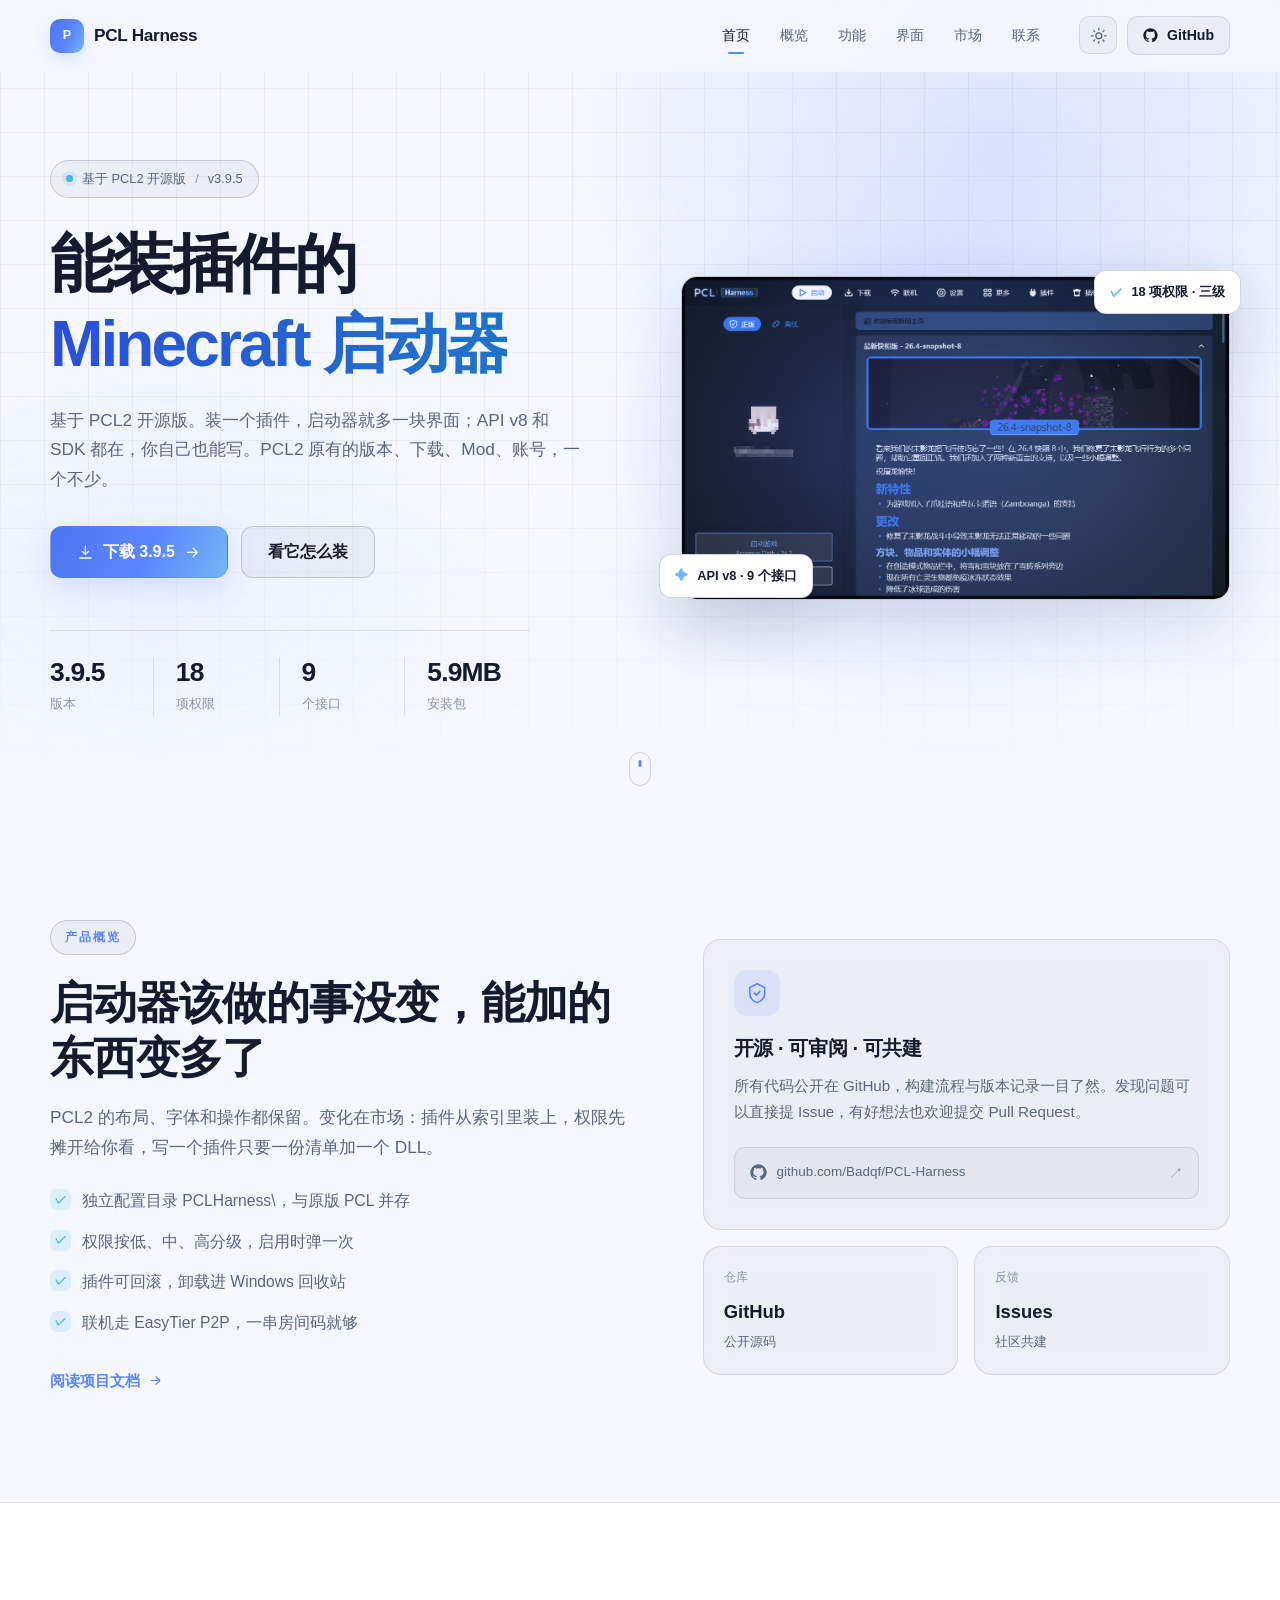
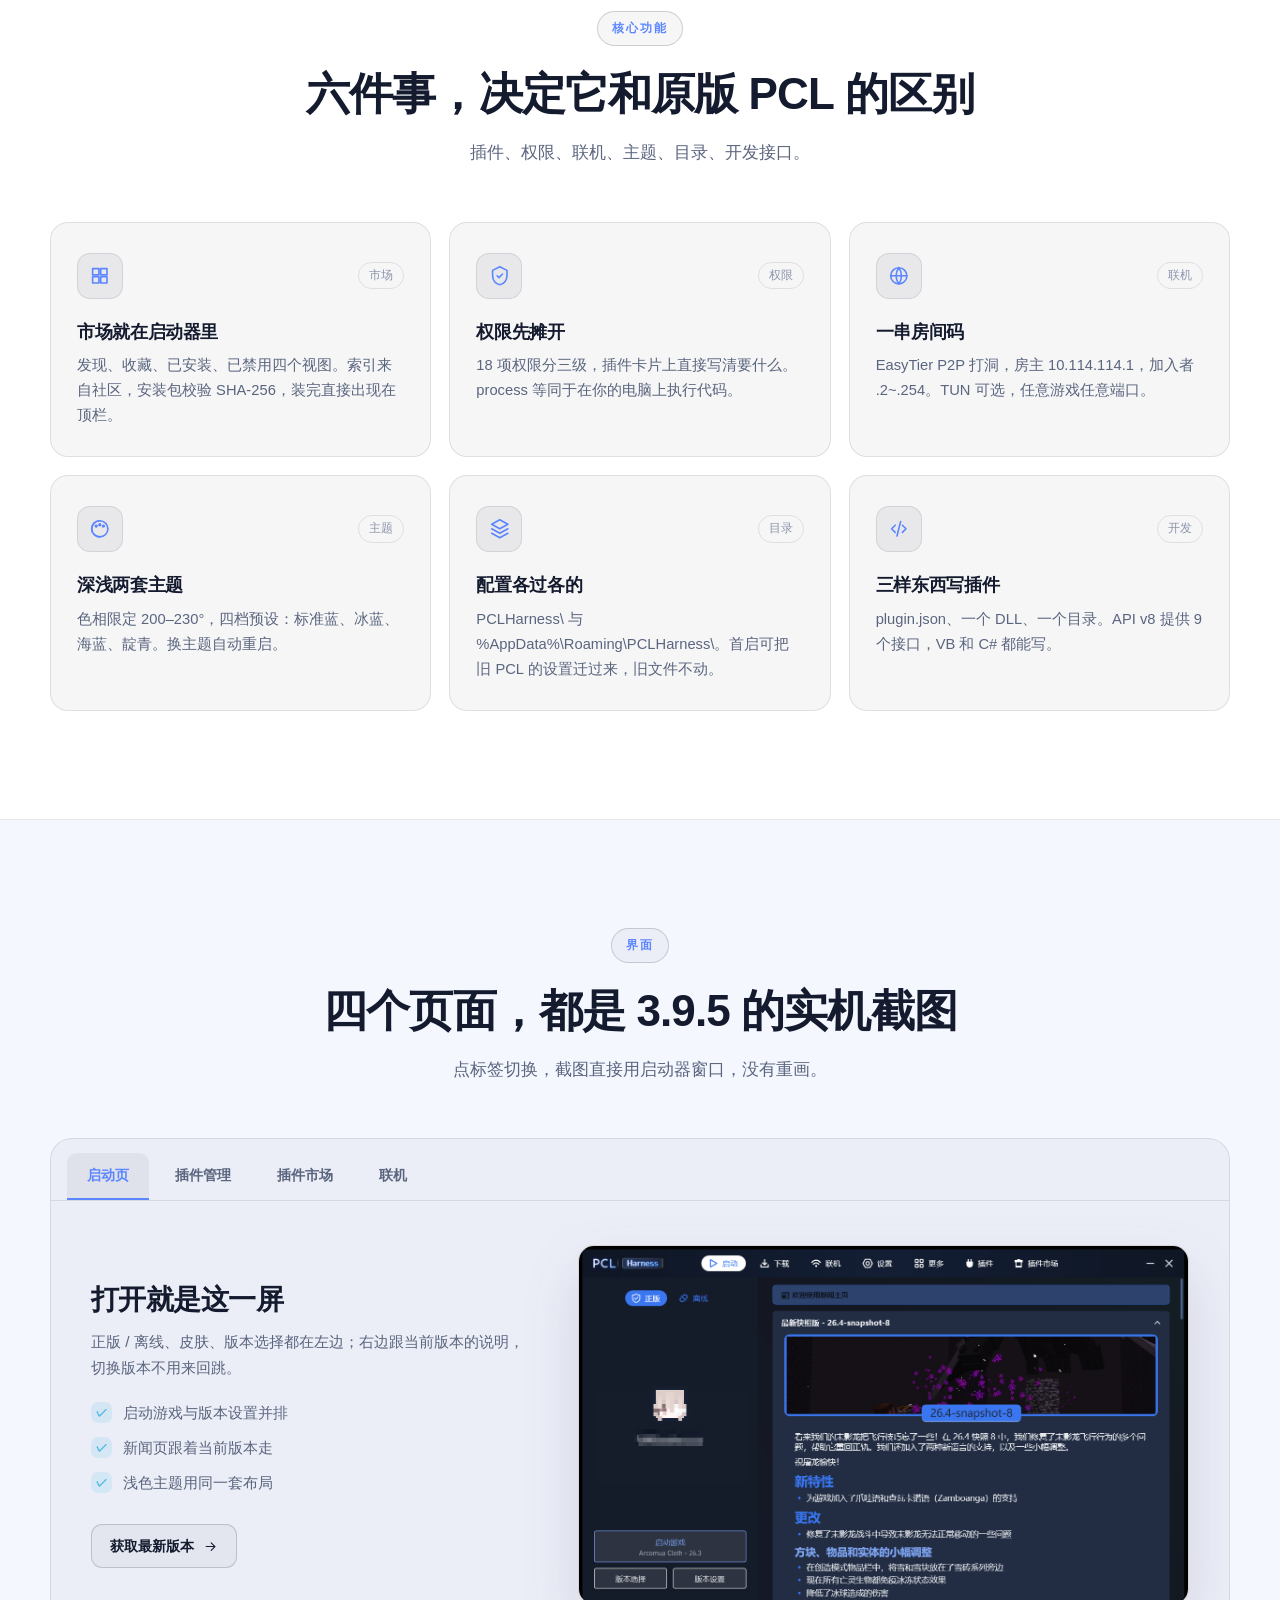
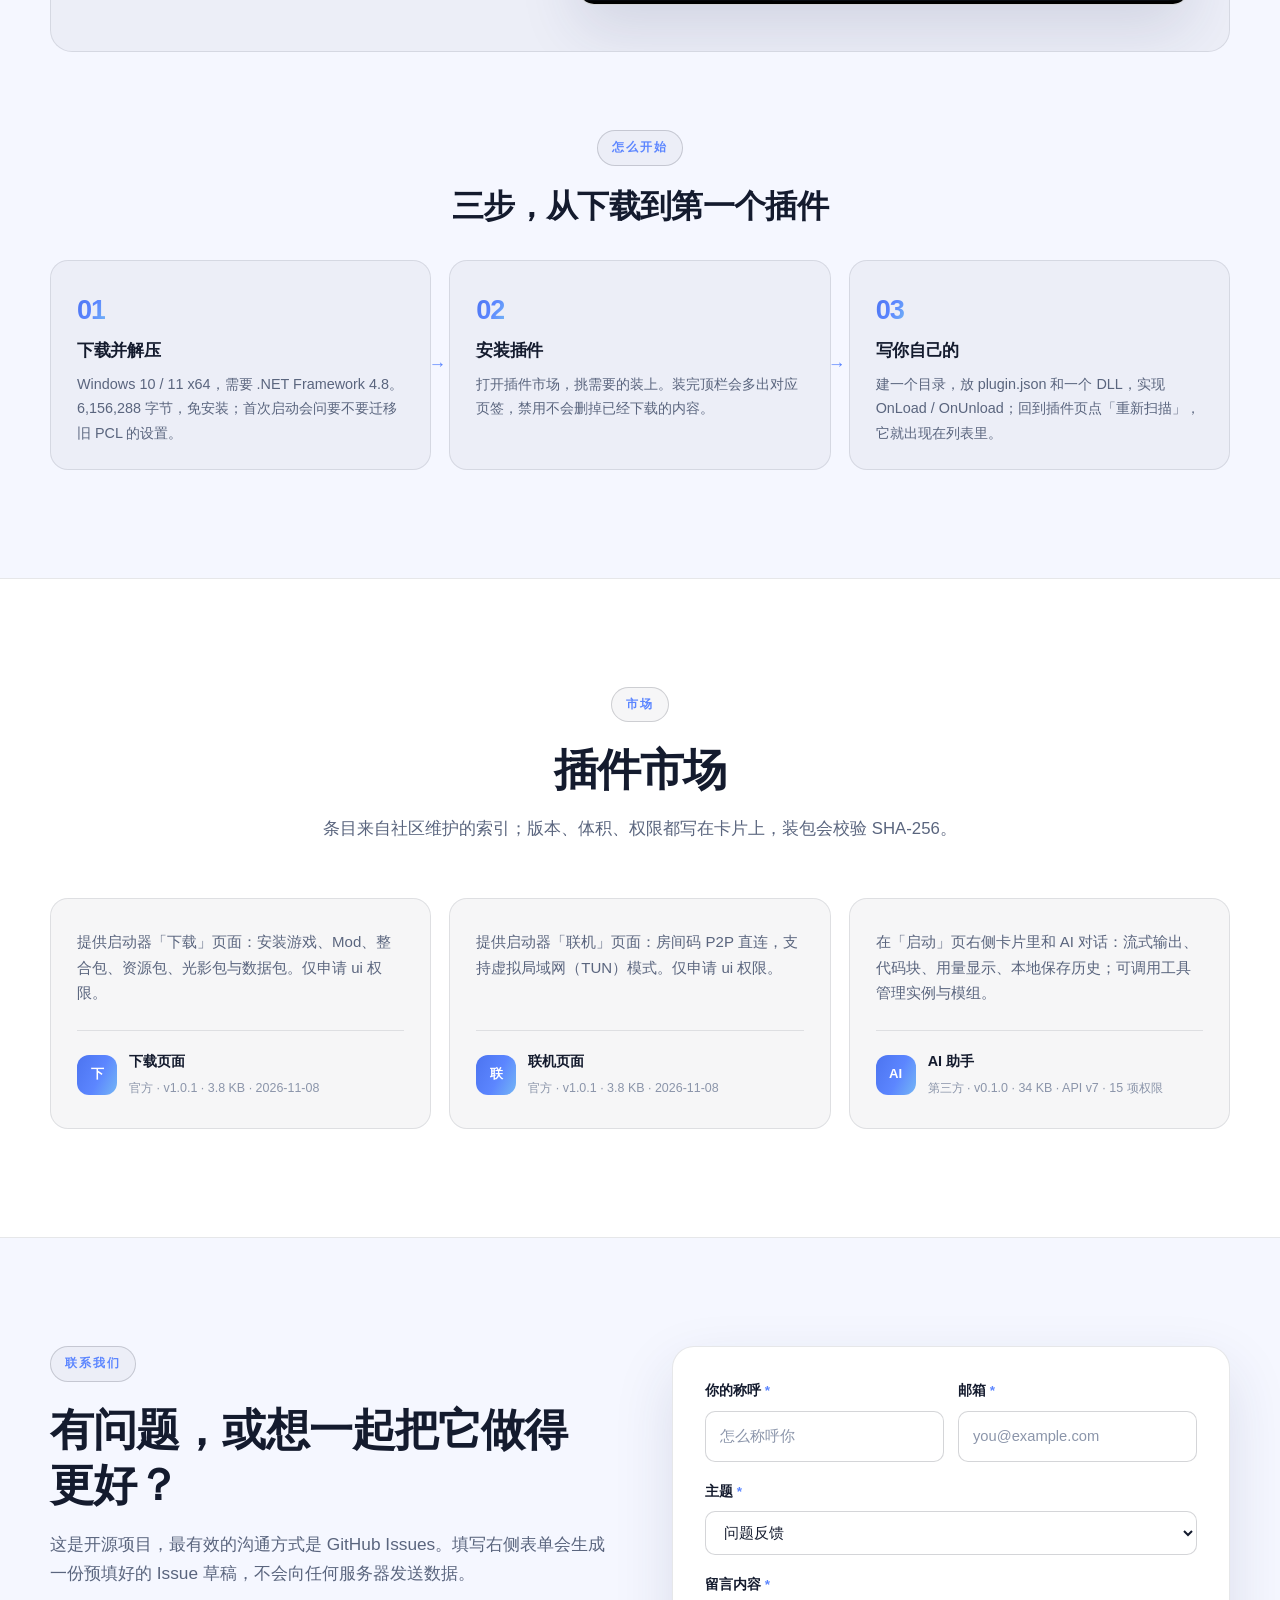
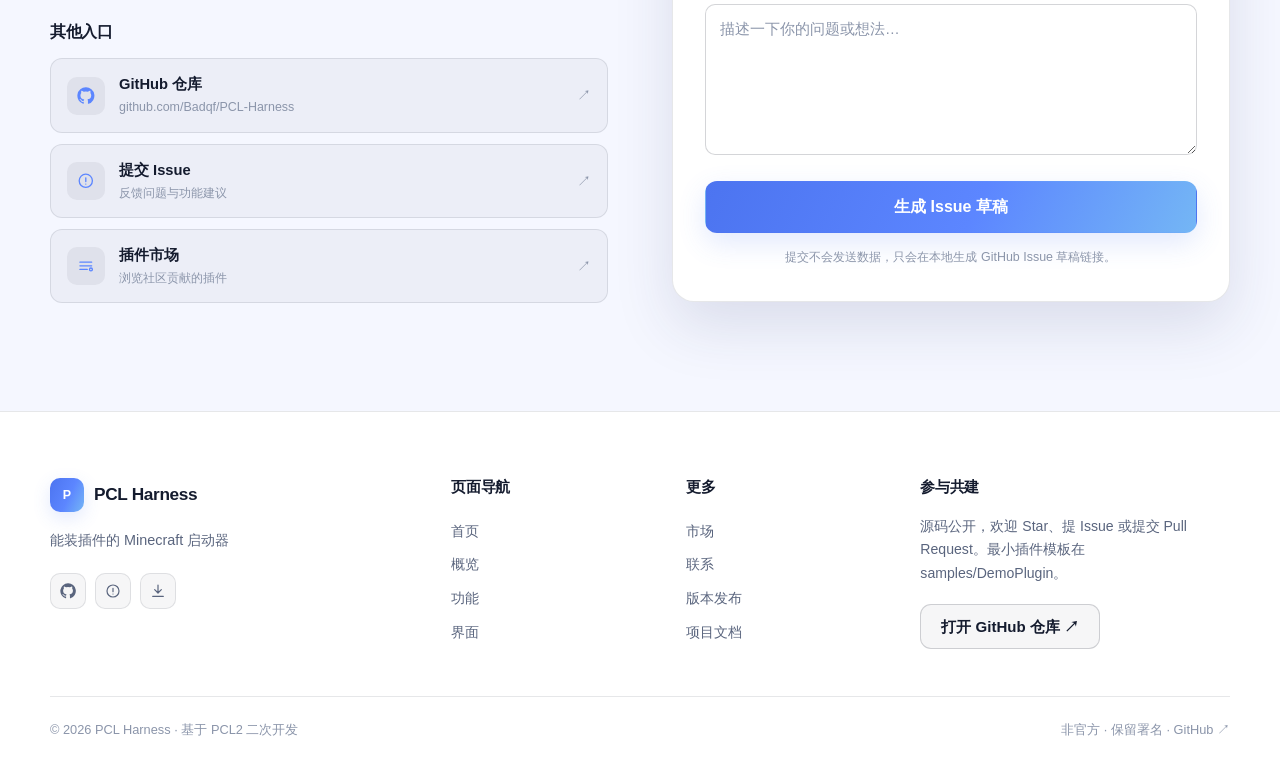
==== site/index.html @ 5f7f05a1 "site: add the product introduction page and its authoring sources The page is a static, dependency-f" ====
<!DOCTYPE html>
<html lang="zh-CN" data-theme="dark">
<head>
  <meta charset="UTF-8">
  <meta name="viewport" content="width=device-width, initial-scale=1, viewport-fit=cover">
  <meta name="description" content="PCL Harness 是基于 PCL2 开源版二次开发的 Minecraft 启动器：市场里的插件装上去就多一块界面，API v8 和 SDK 开放，你自己也能写一个。">
  <meta name="theme-color" content="#080b14">
  <title>PCL Harness — 能装插件的 Minecraft 启动器</title>
  <link rel="icon" href="img/favicon.svg" type="image/svg+xml">
<script>
    /* 在样式表之前定主题，避免浅色用户看到一闪的深色 */
    (function () {
      try {
        var q = new URLSearchParams(location.search).get('theme');
        var k = 'product-site-theme';
        var s = localStorage.getItem(k);
        if (q === 'light' || q === 'dark') { document.documentElement.setAttribute('data-theme', q); localStorage.setItem(k, q); }
        else if (s === 'light' || s === 'dark') { document.documentElement.setAttribute('data-theme', s); }
      } catch (e) {}
    })();
  </script>
  <link rel="stylesheet" href="assets/css/style.css">
  <link rel="stylesheet" href="assets/css/pcl.css">
</head>
<body>

  <!-- 顶部滚动进度条 -->
  <div class="scroll-progress" aria-hidden="true"><span id="progress-bar"></span></div>

  <!-- ============ 导航栏 ============ -->
  <header class="site-header" id="site-header">
    <div class="container nav-inner">
      <a class="brand" href="#home" aria-label="返回首页">
        <span class="brand-mark" data-text="brand.short">P</span>
        <span class="brand-name" data-text="brand.name">PCL Harness</span>
      </a>

      <!-- 桌面导航 -->
      <nav class="nav-links" id="nav-links" aria-label="主导航">
        <a href="#home" data-text="text.navHome">首页</a>
        <a href="#overview" data-text="text.navOverview">产品概览</a>
        <a href="#features" data-text="text.navFeatures">核心功能</a>
        <a href="#showcase" data-text="text.navShowcase">演示</a>
        <a href="#reviews" data-text="text.navReviews">用户评价</a>
        <a href="#contact" data-text="text.navContact">联系我们</a>
      </nav>

      <div class="nav-actions">
        <button class="icon-btn" id="theme-toggle" type="button" aria-label="切换深浅主题" title="切换深浅主题">
          <svg class="icon-sun" viewBox="0 0 24 24" aria-hidden="true"><circle cx="12" cy="12" r="4"/><path d="M12 2v2M12 20v2M4.93 4.93l1.41 1.41M17.66 17.66l1.41 1.41M2 12h2M20 12h2M4.93 19.07l1.41-1.41M17.66 6.34l1.41-1.41"/></svg>
          <svg class="icon-moon" viewBox="0 0 24 24" aria-hidden="true"><path d="M21 12.79A9 9 0 1 1 11.21 3 7 7 0 0 0 21 12.79z"/></svg>
        </button>
        <a class="btn btn-ghost nav-github" data-link="github" href="https://github.com/Badqf/PCL-Harness" target="_blank" rel="noopener noreferrer">
          <svg class="gh-icon" viewBox="0 0 24 24" aria-hidden="true"><path d="M12 .5a11.5 11.5 0 0 0-3.64 22.41c.58.11.79-.25.79-.55v-2.1c-3.2.7-3.88-1.36-3.88-1.36-.53-1.34-1.29-1.7-1.29-1.7-1.05-.72.08-.7.08-.7 1.16.08 1.78 1.2 1.78 1.2 1.03 1.77 2.7 1.26 3.36.96.1-.75.4-1.26.73-1.55-2.55-.29-5.24-1.28-5.24-5.69 0-1.26.45-2.29 1.19-3.1-.12-.29-.52-1.46.11-3.05 0 0 .97-.31 3.17 1.18a11 11 0 0 1 5.77 0c2.2-1.49 3.17-1.18 3.17-1.18.63 1.59.23 2.76.11 3.05.74.81 1.19 1.84 1.19 3.1 0 4.42-2.69 5.4-5.25 5.68.41.36.78 1.06.78 2.14v3.17c0 .3.21.66.8.55A11.5 11.5 0 0 0 12 .5z"/></svg>
          <span>GitHub</span>
        </a>
        <button class="icon-btn menu-btn" id="menu-btn" type="button" aria-label="打开菜单" aria-expanded="false" aria-controls="mobile-menu">
          <svg viewBox="0 0 24 24" aria-hidden="true"><path d="M4 7h16M4 12h16M4 17h16"/></svg>
        </button>
      </div>
    </div>

    <!-- 移动端抽屉菜单 -->
    <div class="mobile-menu" id="mobile-menu" hidden>
      <nav aria-label="移动端导航">
        <a href="#home" data-text="text.navHome">首页</a>
        <a href="#overview" data-text="text.navOverview">产品概览</a>
        <a href="#features" data-text="text.navFeatures">核心功能</a>
        <a href="#showcase" data-text="text.navShowcase">演示</a>
        <a href="#reviews" data-text="text.navReviews">用户评价</a>
        <a href="#contact" data-text="text.navContact">联系我们</a>
      </nav>
      <a class="btn btn-primary btn-block" data-link="github" href="https://github.com/Badqf/PCL-Harness" target="_blank" rel="noopener noreferrer">在 GitHub 查看源码 →</a>
    </div>
  </header>

  <main>
    <!-- ============ 1. Hero / 首页产品概览 ============ -->
    <section class="section hero" id="home">
      <div class="hero-bg" aria-hidden="true"></div>
      <div class="container hero-grid">
        <div class="hero-copy reveal">
          <span class="pill"><span class="pill-dot"></span><span data-text="meta.badge">开源项目 · 欢迎共建</span><span class="pill-sep">/</span><span data-text="meta.version">v1.0.0</span></span>
          <h1><span data-text="text.heroTitleLead">为创造而生的</span><br><span class="gradient-text" data-text="text.heroTitleAccent">下一代产品体验</span></h1>
          <p class="hero-desc" data-text="text.heroDesc">简洁、快速、可扩展。把复杂的留给底层，把简单留给每一个使用者。这是一款真正为效率与体验而设计的开源产品。</p>
          <div class="hero-cta">
            <a class="btn btn-primary btn-lg" data-link="releases" href="https://github.com/Badqf/PCL-Harness/releases/latest" target="_blank" rel="noopener noreferrer">
              <svg viewBox="0 0 24 24" aria-hidden="true" fill="none" stroke="currentColor" stroke-width="1.8" stroke-linecap="round" stroke-linejoin="round"><path d="M12 3v11"/><path d="M7.5 10.5 12 15l4.5-4.5"/><path d="M4 20h16"/></svg>
              <span data-text="text.heroPrimary">下载 3.9.5</span>
              <svg class="arrow" viewBox="0 0 24 24" aria-hidden="true"><path d="M5 12h14M13 6l6 6-6 6"/></svg>
            </a>
            <a class="btn btn-outline btn-lg" href="#showcase"><span data-text="text.heroSecondary">探索功能</span></a>
          </div>
          <!-- 数据条：内容由 site.config.js 的 stats 生成 -->
          <div class="stats" data-list="stats" id="stats-list"></div>
        </div>

        <!-- 产品视觉：纯 CSS 界面示意，无外部图片依赖 -->
        <div class="hero-visual reveal">
          <div class="visual-glow"></div>
          <img class="hero-shot" src="img/shot-home.png" alt="PCL Harness 3.9.5 启动页：左边是正版 / 离线、皮肤、版本与启动按钮，右边是当前版本的新闻说明" width="1300" height="765" fetchpriority="high" decoding="async">
          <div class="float-chip chip-top"><span class="chip-ok">✓</span><span>18 项权限 · 三级</span></div>
          <div class="float-chip chip-bottom"><span class="chip-spark">✦</span><span>API v8 · 9 个接口</span></div>
        </div>
      </div>
      <a class="scroll-hint" href="#overview" aria-label="向下滚动"><span></span></a>
    </section>

    <!-- ============ 2. 产品概览 ============ -->
    <section class="section" id="overview">
      <div class="container overview-grid">
        <div class="reveal">
          <span class="eyebrow" data-text="text.overviewEyebrow">产品概览</span>
          <h2 data-text="text.overviewTitle">一个产品，解决一整条链路的问题</h2>
          <p class="lead" data-text="text.overviewDesc">从第一次打开到深度使用，每个环节都经过重新思考。没有冗余步骤，也没有需要反复查阅文档才能理解的设置项。</p>
          <ul class="check-list" data-list="overviewBullets" id="overview-bullets"></ul>
          <a class="text-link" data-link="docs" href="https://github.com/Badqf/PCL-Harness#readme" target="_blank" rel="noopener noreferrer">阅读项目文档 <svg viewBox="0 0 24 24" aria-hidden="true"><path d="M5 12h14M13 6l6 6-6 6"/></svg></a>
        </div>
        <div class="overview-aside reveal">
          <div class="glass-card big-card">
            <div class="card-icon"><svg viewBox="0 0 24 24" aria-hidden="true"><path d="M12 2 4 6v6c0 5 3.4 9.2 8 10 4.6-.8 8-5 8-10V6l-8-4z"/><path d="m9 12 2 2 4-4"/></svg></div>
            <h3>开源 · 可审阅 · 可共建</h3>
            <p>所有代码公开在 GitHub，构建流程与版本记录一目了然。发现问题可以直接提 Issue，有好想法也欢迎提交 Pull Request。</p>
            <a class="repo-line" data-link="github" href="https://github.com/Badqf/PCL-Harness" target="_blank" rel="noopener noreferrer">
              <svg class="gh-icon" viewBox="0 0 24 24" aria-hidden="true"><path d="M12 .5a11.5 11.5 0 0 0-3.64 22.41c.58.11.79-.25.79-.55v-2.1c-3.2.7-3.88-1.36-3.88-1.36-.53-1.34-1.29-1.7-1.29-1.7-1.05-.72.08-.7.08-.7 1.16.08 1.78 1.2 1.78 1.2 1.03 1.77 2.7 1.26 3.36.96.1-.75.4-1.26.73-1.55-2.55-.29-5.24-1.28-5.24-5.69 0-1.26.45-2.29 1.19-3.1-.12-.29-.52-1.46.11-3.05 0 0 .97-.31 3.17 1.18a11 11 0 0 1 5.77 0c2.2-1.49 3.17-1.18 3.17-1.18.63 1.59.23 2.76.11 3.05.74.81 1.19 1.84 1.19 3.1 0 4.42-2.69 5.4-5.25 5.68.41.36.78 1.06.78 2.14v3.17c0 .3.21.66.8.55A11.5 11.5 0 0 0 12 .5z"/></svg>
              <span data-link-label="github">github.com/Badqf/PCL-Harness</span>
              <span class="ext">↗</span>
            </a>
          </div>
          <div class="mini-cards">
            <div class="glass-card mini"><span class="mini-k">仓库</span><b>GitHub</b><span class="mini-v">公开源码</span></div>
            <div class="glass-card mini"><span class="mini-k">反馈</span><b>Issues</b><span class="mini-v">社区共建</span></div>
          </div>
        </div>
      </div>
    </section>

    <!-- ============ 3. 核心功能与亮点 ============ -->
    <section class="section section-alt" id="features">
      <div class="container">
        <div class="section-head center reveal">
          <span class="eyebrow" data-text="text.featuresEyebrow">核心功能与亮点</span>
          <h2 data-text="text.featuresTitle">把细节做到位，体验自然不一样</h2>
          <p data-text="text.featuresDesc">六个设计原则，贯穿产品的每个模块。</p>
        </div>
        <!-- 内容由 site.config.js 的 features 生成 -->
        <div class="feature-grid" data-list="features" id="features-grid"></div>
      </div>
    </section>

    <!-- ============ 4. 产品图片 / 演示区 ============ -->
    <section class="section" id="showcase">
      <div class="container">
        <div class="section-head center reveal">
          <span class="eyebrow" data-text="text.showcaseEyebrow">产品演示</span>
          <h2 data-text="text.showcaseTitle">眼见为实，看看它如何工作</h2>
          <p data-text="text.showcaseDesc">下方为界面示意占位图。替换为真实截图时，把图片放进 assets/img/ 并修改 index.html 中的对应面板即可。</p>
        </div>

        <div class="showcase-box reveal">
          <!-- 标签页：内容由 site.config.js 的 showcase.tabs 生成 -->
          <div class="tabs" role="tablist" aria-label="演示场景" data-list="tabs" id="showcase-tabs"></div>

          <div class="showcase-body">
            <div class="showcase-copy">
              <h3 id="panel-title">一眼看到最重要的信息</h3>
              <p id="panel-desc">首页把状态、最近项目与常用操作收在一屏内，减少来回跳转。</p>
              <ul class="check-list small" id="panel-bullets"></ul>
              <a class="btn btn-outline" data-link="releases" href="https://github.com/Badqf/PCL-Harness/releases" target="_blank" rel="noopener noreferrer">获取最新版本 <svg viewBox="0 0 24 24" aria-hidden="true"><path d="M5 12h14M13 6l6 6-6 6"/></svg></a>
            </div>

            <!-- 示意窗口：三个面板，随标签切换 -->
            <div class="mock-wrap">
              <div class="mock-glow" aria-hidden="true"></div>
                        <div class="mock-window">
          <div class="mock-panel is-active" data-panel="home"><img src="img/shot-home.png" alt="启动页：正版 / 离线、皮肤、版本选择与版本说明" width="1300" height="765" decoding="async"></div>
          <div class="mock-panel" data-panel="plugins"><img src="img/shot-plugins.png" alt="插件管理：插件目录、导入与重新扫描、每个插件列出权限串与最低 API" width="1300" height="765" decoding="async"></div>
          <div class="mock-panel" data-panel="market"><img src="img/shot-market.png" alt="插件市场：发现 / 收藏 / 已安装 / 已禁用四个视图与三条条目" width="1300" height="765" decoding="async"></div>
          <div class="mock-panel" data-panel="link"><img src="img/shot-link.png" alt="联机页：创建房间、加入房间与 TUN 虚拟局域网开关" width="1300" height="765" decoding="async"></div>
          </div>
            </div>
          </div>
        </div>

        <!-- 使用步骤：内容由 site.config.js 的 steps 生成 -->
        <div class="steps-head reveal"><span class="eyebrow" data-text="text.stepsEyebrow">HOW IT WORKS</span><h3 data-text="text.stepsTitle">三步开始使用</h3></div>
        <div class="steps" data-list="steps" id="steps-list"></div>
      </div>
    </section>

    <!-- ============ 5. 用户评价 ============ -->
    <section class="section section-alt" id="reviews">
      <div class="container">
        <div class="section-head center reveal">
          <span class="eyebrow" data-text="text.reviewsEyebrow">用户评价</span>
          <h2 data-text="text.reviewsTitle">来自真实使用者的反馈</h2>
          <p data-text="text.reviewsDesc">以下为模板示例文案，请替换为已获授权的真实评价。</p>
        </div>
        <!-- 内容由 site.config.js 的 testimonials 生成 -->
        <div class="review-grid" data-list="testimonials" id="reviews-grid"></div>
      </div>
    </section>

    <!-- ============ 6. 联系表单 ============ -->
    <section class="section" id="contact">
      <div class="container contact-grid">
        <div class="contact-copy reveal">
          <span class="eyebrow" data-text="text.contactEyebrow">联系我们</span>
          <h2 data-text="text.contactTitle">有问题，或想一起把它做得更好？</h2>
          <p class="lead" data-text="text.contactDesc">这是开源项目，最有效的沟通方式是 GitHub Issues。填写右侧表单会生成一份预填好的 Issue 草稿，不会向任何服务器发送数据。</p>
          <h4 class="contact-sub" data-text="text.contactSideTitle">其他联系渠道</h4>
          <div class="contact-channels">
            <a data-link="github" href="https://github.com/Badqf/PCL-Harness" target="_blank" rel="noopener noreferrer">
              <span class="ch-icon"><svg class="gh-icon" viewBox="0 0 24 24" aria-hidden="true"><path d="M12 .5a11.5 11.5 0 0 0-3.64 22.41c.58.11.79-.25.79-.55v-2.1c-3.2.7-3.88-1.36-3.88-1.36-.53-1.34-1.29-1.7-1.29-1.7-1.05-.72.08-.7.08-.7 1.16.08 1.78 1.2 1.78 1.2 1.03 1.77 2.7 1.26 3.36.96.1-.75.4-1.26.73-1.55-2.55-.29-5.24-1.28-5.24-5.69 0-1.26.45-2.29 1.19-3.1-.12-.29-.52-1.46.11-3.05 0 0 .97-.31 3.17 1.18a11 11 0 0 1 5.77 0c2.2-1.49 3.17-1.18 3.17-1.18.63 1.59.23 2.76.11 3.05.74.81 1.19 1.84 1.19 3.1 0 4.42-2.69 5.4-5.25 5.68.41.36.78 1.06.78 2.14v3.17c0 .3.21.66.8.55A11.5 11.5 0 0 0 12 .5z"/></svg></span>
              <span><b>GitHub 仓库</b><small data-link-label="github">github.com/Badqf/PCL-Harness</small></span><span class="ext">↗</span>
            </a>
            <a data-link="issues" href="https://github.com/Badqf/PCL-Harness/issues" target="_blank" rel="noopener noreferrer">
              <span class="ch-icon"><svg viewBox="0 0 24 24" aria-hidden="true"><circle cx="12" cy="12" r="9"/><path d="M12 8v5M12 16.5v.01"/></svg></span>
              <span><b>提交 Issue</b><small>反馈问题与功能建议</small></span><span class="ext">↗</span>
            </a>
            <a data-link="market" href="https://github.com/Badqf/PCL-Harness-Market" target="_blank" rel="noopener noreferrer">
              <span class="ch-icon"><svg viewBox="0 0 24 24" aria-hidden="true"><path d="M4 7h16M4 12h16M4 17h10"/><circle cx="19" cy="17" r="2"/></svg></span>
              <span><b>插件市场</b><small>浏览社区贡献的插件</small></span><span class="ext">↗</span>
            </a>
          </div>
        </div>

        <div class="form-card reveal">
          <form id="contact-form" novalidate>
            <div class="field-row">
              <div class="field">
                <label for="f-name">你的称呼 <span>*</span></label>
                <input id="f-name" name="name" type="text" placeholder="怎么称呼你" autocomplete="name" required>
              </div>
              <div class="field">
                <label for="f-email">邮箱 <span>*</span></label>
                <input id="f-email" name="email" type="email" placeholder="you@example.com" autocomplete="email" required>
              </div>
            </div>
            <div class="field">
              <label for="f-topic">主题 <span>*</span></label>
              <select id="f-topic" name="topic" required>
                <option value="问题反馈">问题反馈</option>
                <option value="功能建议">功能建议</option>
                <option value="使用咨询">使用咨询</option>
                <option value="合作共建">合作共建</option>
                <option value="其他">其他</option>
              </select>
            </div>
            <div class="field">
              <label for="f-message">留言内容 <span>*</span></label>
              <textarea id="f-message" name="message" rows="5" placeholder="描述一下你的问题或想法…" required></textarea>
            </div>
            <button class="btn btn-primary btn-block btn-lg" type="submit" data-text="text.formSubmit">生成 Issue 草稿</button>
            <p class="form-note" data-text="text.formNote">模板演示：提交不会发送数据，只会在本地生成 GitHub Issue 草稿链接。</p>
          </form>

          <!-- 提交结果（本地生成，无后端） -->
          <div class="form-result" id="form-result" hidden role="status">
            <div class="result-icon">✓</div>
            <h3>草稿已生成</h3>
            <p>内容已按 Issue 格式整理好。点击下方按钮前往 GitHub 提交，或先复制到剪贴板。</p>
            <div class="result-preview" id="result-preview"></div>
            <div class="result-actions">
              <a class="btn btn-primary" id="issue-link" href="#" target="_blank" rel="noopener noreferrer">前往 GitHub 提交 <svg viewBox="0 0 24 24" aria-hidden="true"><path d="M5 12h14M13 6l6 6-6 6"/></svg></a>
              <button class="btn btn-outline" type="button" id="copy-btn">复制内容</button>
            </div>
            <button class="text-link reset-link" type="button" id="reset-btn">← 再写一条</button>
          </div>
        </div>
      </div>
    </section>
  </main>

  <!-- ============ 页脚 ============ -->
  <footer class="site-footer">
    <div class="container">
      <div class="footer-grid">
        <div class="footer-brand">
          <a class="brand" href="#home"><span class="brand-mark" data-text="brand.short">P</span><span class="brand-name" data-text="brand.name">PCL Harness</span></a>
          <p data-text="brand.tagline">让好产品，自己说话</p>
          <div class="footer-social">
            <a data-link="github" href="https://github.com/Badqf/PCL-Harness" target="_blank" rel="noopener noreferrer" aria-label="GitHub"><svg class="gh-icon" viewBox="0 0 24 24" aria-hidden="true"><path d="M12 .5a11.5 11.5 0 0 0-3.64 22.41c.58.11.79-.25.79-.55v-2.1c-3.2.7-3.88-1.36-3.88-1.36-.53-1.34-1.29-1.7-1.29-1.7-1.05-.72.08-.7.08-.7 1.16.08 1.78 1.2 1.78 1.2 1.03 1.77 2.7 1.26 3.36.96.1-.75.4-1.26.73-1.55-2.55-.29-5.24-1.28-5.24-5.69 0-1.26.45-2.29 1.19-3.1-.12-.29-.52-1.46.11-3.05 0 0 .97-.31 3.17 1.18a11 11 0 0 1 5.77 0c2.2-1.49 3.17-1.18 3.17-1.18.63 1.59.23 2.76.11 3.05.74.81 1.19 1.84 1.19 3.1 0 4.42-2.69 5.4-5.25 5.68.41.36.78 1.06.78 2.14v3.17c0 .3.21.66.8.55A11.5 11.5 0 0 0 12 .5z"/></svg></a>
            <a data-link="issues" href="https://github.com/Badqf/PCL-Harness/issues" target="_blank" rel="noopener noreferrer" aria-label="Issues"><svg viewBox="0 0 24 24" aria-hidden="true"><circle cx="12" cy="12" r="9"/><path d="M12 8v5M12 16.5v.01"/></svg></a>
            <a data-link="releases" href="https://github.com/Badqf/PCL-Harness/releases" target="_blank" rel="noopener noreferrer" aria-label="Releases"><svg viewBox="0 0 24 24" aria-hidden="true"><path d="M12 3v12M7 10l5 5 5-5M4 20h16"/></svg></a>
          </div>
        </div>
        <div class="footer-col">
          <h4>页面导航</h4>
          <a href="#home" data-text="text.navHome">首页</a>
          <a href="#overview" data-text="text.navOverview">产品概览</a>
          <a href="#features" data-text="text.navFeatures">核心功能</a>
          <a href="#showcase" data-text="text.navShowcase">演示</a>
        </div>
        <div class="footer-col">
          <h4>更多</h4>
          <a href="#reviews" data-text="text.navReviews">用户评价</a>
          <a href="#contact" data-text="text.navContact">联系我们</a>
          <a data-link="releases" href="https://github.com/Badqf/PCL-Harness/releases" target="_blank" rel="noopener noreferrer">版本发布</a>
          <a data-link="docs" href="https://github.com/Badqf/PCL-Harness#readme" target="_blank" rel="noopener noreferrer">项目文档</a>
        </div>
        <div class="footer-cta">
          <h4>参与共建</h4>
          <p>源码公开，欢迎 Star、提 Issue 或提交 Pull Request。最小插件模板在 samples/DemoPlugin。</p>
          <a class="btn btn-outline" data-link="github" href="https://github.com/Badqf/PCL-Harness" target="_blank" rel="noopener noreferrer">打开 GitHub 仓库 ↗</a>
        </div>
      </div>
      <div class="footer-bottom">
        <span>© <span id="year">2026</span> <span data-text="brand.name">PCL Harness</span> · 基于 PCL2 二次开发</span>
        <span><span data-text="meta.license">开源许可</span> · <a data-link="github" href="https://github.com/Badqf/PCL-Harness" target="_blank" rel="noopener noreferrer">GitHub ↗</a></span>
      </div>
    </div>
  </footer>

  <button class="back-top" id="back-top" type="button" aria-label="返回顶部" title="返回顶部"><svg viewBox="0 0 24 24" aria-hidden="true"><path d="M12 19V5M6 11l6-6 6 6"/></svg></button>

  <noscript><div class="noscript-tip">本站的部分内容（功能卡片、市场条目、演示标签）由 site.config.js 生成，请开启 JavaScript 以查看完整页面。</div></noscript>

  <script src="assets/js/site.config.js"></script>
  <script src="assets/js/main.js"></script>
  <script>window.addEventListener("load", function () { document.title = "PCL Harness — 能装插件的 Minecraft 启动器"; });</script>
</body>
</html>
---- site/assets/css/style.css ----
/* ============================================================================
   style.css — 产品介绍页模板
   目录：01 变量与基础 / 02 通用组件 / 03 导航 / 04 Hero / 05 概览
        06 功能 / 07 演示 / 08 评价 / 09 联系 / 10 页脚 / 11 响应式
   改配色只需修改 01 里的 :root 变量。
   ==========================================================================*/

/* ---------- 01 变量与基础 ---------- */
:root {
  --brand: #728bff;
  --brand-2: #a678ff;
  --accent: #37dfc4;
  --grad: linear-gradient(115deg, #7b9bff 0%, #a678ff 48%, #3ee0c5 100%);
  --radius: 18px;
  --radius-sm: 12px;
  --nav-h: 72px;
  --maxw: 1180px;
  --ease: cubic-bezier(.22, .8, .3, 1);
  --font: "Inter", "SF Pro Display", -apple-system, BlinkMacSystemFont, "Segoe UI",
          "PingFang SC", "Hiragino Sans GB", "Microsoft YaHei", sans-serif;
}

html[data-theme="dark"] {
  --bg: #080b14;
  --bg-2: #0c1120;
  --surface: rgba(255, 255, 255, .045);
  --surface-strong: rgba(255, 255, 255, .075);
  --surface-solid: #121829;
  --line: rgba(255, 255, 255, .09);
  --line-strong: rgba(255, 255, 255, .16);
  --text: #eef2ff;
  --muted: #9aa6c2;
  --faint: #6f7a95;
  --glow-1: rgba(114, 139, 255, .30);
  --glow-2: rgba(167, 120, 255, .22);
  --shadow: 0 26px 70px rgba(0, 0, 0, .48);
  --nav-bg: rgba(8, 11, 20, .78);
  --grid-line: rgba(255, 255, 255, .035);
  --skeleton: rgba(255, 255, 255, .10);
  --skeleton-2: rgba(255, 255, 255, .06);
}

html[data-theme="light"] {
  --bg: #f5f7ff;
  --bg-2: #ffffff;
  --surface: rgba(17, 24, 39, .035);
  --surface-strong: rgba(17, 24, 39, .06);
  --surface-solid: #ffffff;
  --line: rgba(17, 24, 39, .10);
  --line-strong: rgba(17, 24, 39, .18);
  --text: #141b2e;
  --muted: #5a657e;
  --faint: #8b95aa;
  --glow-1: rgba(100, 125, 245, .20);
  --glow-2: rgba(165, 115, 240, .15);
  --shadow: 0 24px 60px rgba(35, 50, 100, .13);
  --nav-bg: rgba(245, 247, 255, .86);
  --grid-line: rgba(17, 24, 39, .045);
  --skeleton: rgba(17, 24, 39, .11);
  --skeleton-2: rgba(17, 24, 39, .06);
}

*, *::before, *::after { box-sizing: border-box; }

html { scroll-behavior: smooth; -webkit-text-size-adjust: 100%; }

body {
  margin: 0;
  font-family: var(--font);
  background: var(--bg);
  color: var(--text);
  line-height: 1.7;
  -webkit-font-smoothing: antialiased;
  overflow-x: hidden;
  transition: background-color .35s var(--ease), color .35s var(--ease);
}

img, svg { display: block; }
a { color: inherit; text-decoration: none; }
button, input, select, textarea { font: inherit; }
h1, h2, h3, h4, p, ul { margin-top: 0; }
ul { padding: 0; list-style: none; }

svg:not(.gh-icon) {
  width: 1em; height: 1em;
  fill: none; stroke: currentColor;
  stroke-width: 1.8; stroke-linecap: round; stroke-linejoin: round;
  flex: none;
}
.gh-icon { width: 1em; height: 1em; fill: currentColor; stroke: none; flex: none; }

:focus-visible { outline: 2px solid var(--brand); outline-offset: 3px; border-radius: 6px; }
::selection { background: var(--brand); color: #fff; }

.container { width: min(100% - 48px, var(--maxw)); margin-inline: auto; }
.section { position: relative; padding: 108px 0; scroll-margin-top: var(--nav-h); }
.section-alt { background: var(--bg-2); border-block: 1px solid var(--line); }
section[id] { scroll-margin-top: var(--nav-h); }

/* ---------- 02 通用组件 ---------- */
.scroll-progress {
  position: fixed; inset: 0 0 auto 0; height: 3px; z-index: 120; pointer-events: none;
}
.scroll-progress span {
  display: block; height: 100%; width: 0;
  background: var(--grad); box-shadow: 0 0 12px var(--glow-1);
  transition: width .1s linear;
}

.eyebrow {
  display: inline-block; font-size: .78rem; font-weight: 700; letter-spacing: .16em;
  text-transform: uppercase; color: var(--brand);
  padding: 6px 14px; border: 1px solid var(--line-strong);
  border-radius: 999px; background: var(--surface); margin-bottom: 20px;
}
.section-head { max-width: 720px; margin-bottom: 54px; }
.section-head.center { margin-inline: auto; text-align: center; }
.section-head p { color: var(--muted); font-size: 1.05rem; margin-bottom: 0; }

h1, h2, h3, h4 { line-height: 1.25; letter-spacing: -.02em; font-weight: 700; }
h2 { font-size: clamp(1.85rem, 3.6vw, 2.75rem); margin-bottom: 18px; }
h3 { font-size: 1.3rem; margin-bottom: 12px; }
.lead { color: var(--muted); font-size: 1.08rem; }
.gradient-text {
  background: var(--grad); -webkit-background-clip: text; background-clip: text;
  -webkit-text-fill-color: transparent; color: transparent;
}

.btn {
  display: inline-flex; align-items: center; justify-content: center; gap: 9px;
  padding: 11px 20px; border-radius: 11px; border: 1px solid transparent;
  font-size: .94rem; font-weight: 600; cursor: pointer;
  transition: transform .22s var(--ease), box-shadow .22s var(--ease),
              background .22s var(--ease), border-color .22s var(--ease);
  white-space: nowrap; line-height: 1.4;
}
.btn:hover { transform: translateY(-2px); }
.btn:active { transform: translateY(0); }
.btn svg { font-size: 1.05em; }
.btn-primary {
  background: var(--grad); color: #fff;
  box-shadow: 0 10px 28px var(--glow-1);
}
.btn-primary:hover { box-shadow: 0 16px 36px var(--glow-1); }
.btn-outline { border-color: var(--line-strong); background: var(--surface); color: var(--text); }
.btn-outline:hover { border-color: var(--brand); background: var(--surface-strong); }
.btn-ghost { border-color: var(--line); background: var(--surface); color: var(--text); }
.btn-ghost:hover { border-color: var(--brand); }
.btn-lg { padding: 14px 26px; font-size: 1rem; border-radius: 12px; }
.btn-block { width: 100%; }
.btn .arrow { transition: transform .22s var(--ease); }
.btn:hover .arrow { transform: translateX(3px); }

.glass-card {
  background: var(--surface); border: 1px solid var(--line);
  border-radius: var(--radius); backdrop-filter: blur(14px);
}
.text-link {
  display: inline-flex; align-items: center; gap: 8px;
  color: var(--brand); font-weight: 600; font-size: .94rem;
  background: none; border: 0; padding: 0; cursor: pointer;
}
.text-link:hover { gap: 12px; }
.text-link svg { transition: transform .2s var(--ease); }

.check-list { display: grid; gap: 14px; margin: 26px 0 30px; }
.check-list li {
  position: relative; padding-left: 32px; color: var(--muted); font-size: .98rem;
}
.check-list li::before {
  content: "✓"; position: absolute; left: 0; top: 1px;
  width: 21px; height: 21px; display: grid; place-items: center;
  border-radius: 7px; background: rgba(55, 223, 196, .14); color: var(--accent);
  font-size: .72rem; font-weight: 800;
}
.check-list.small { gap: 10px; margin: 20px 0 28px; }
.check-list.small li { font-size: .92rem; }
.ext { margin-left: auto; color: var(--faint); font-size: .9rem; }

/* 入场动画 */
.reveal { opacity: 0; transform: translateY(26px); transition: opacity .7s var(--ease), transform .7s var(--ease); }
.reveal.in { opacity: 1; transform: none; }

/* ---------- 03 导航 ---------- */
.site-header {
  position: fixed; inset: 0 0 auto 0; height: var(--nav-h); z-index: 100;
  background: var(--nav-bg); backdrop-filter: blur(18px); -webkit-backdrop-filter: blur(18px);
  border-bottom: 1px solid transparent; transition: border-color .3s, box-shadow .3s;
}
.site-header.scrolled { border-bottom-color: var(--line); box-shadow: 0 8px 30px rgba(0, 0, 0, .12); }
.nav-inner { height: 100%; display: flex; align-items: center; gap: 26px; }
.brand { display: inline-flex; align-items: center; gap: 10px; flex: none; font-weight: 700; }
.brand-mark {
  width: 34px; height: 34px; display: grid; place-items: center; border-radius: 10px;
  background: var(--grad); color: #fff; font-size: .78rem; font-weight: 800; letter-spacing: .02em;
  box-shadow: 0 6px 18px var(--glow-1);
}
.brand-name { font-size: 1.08rem; letter-spacing: -.02em; }
.nav-links { display: flex; align-items: center; gap: 4px; margin-left: auto; }
.nav-links a {
  position: relative; padding: 8px 13px; border-radius: 9px;
  font-size: .9rem; color: var(--muted); transition: color .2s, background .2s;
}
.nav-links a:hover { color: var(--text); background: var(--surface); }
.nav-links a.active { color: var(--text); }
.nav-links a.active::after {
  content: ""; position: absolute; left: 50%; bottom: 2px; transform: translateX(-50%);
  width: 16px; height: 2px; border-radius: 2px; background: var(--brand);
}
.nav-actions { display: flex; align-items: center; gap: 10px; }
.nav-github { padding: 9px 15px; font-size: .88rem; }
.icon-btn {
  width: 38px; height: 38px; display: grid; place-items: center; flex: none;
  border-radius: 10px; border: 1px solid var(--line); background: var(--surface);
  color: var(--muted); cursor: pointer; font-size: 1.05rem;
  transition: color .2s, border-color .2s, background .2s;
}
.icon-btn:hover { color: var(--text); border-color: var(--brand); }
#theme-toggle svg { font-size: 1.1rem; }
html[data-theme="dark"] .icon-sun { display: none; }
html[data-theme="light"] .icon-moon { display: none; }
.menu-btn { display: none; }

.mobile-menu {
  position: absolute; top: var(--nav-h); left: 0; right: 0;
  padding: 18px 24px 24px; background: var(--bg-2);
  border-bottom: 1px solid var(--line); box-shadow: var(--shadow);
  animation: menuIn .25s var(--ease);
}
.mobile-menu[hidden] { display: none; }
@keyframes menuIn { from { opacity: 0; transform: translateY(-8px); } to { opacity: 1; transform: none; } }
.mobile-menu nav { display: grid; margin-bottom: 16px; }
.mobile-menu nav a { padding: 13px 6px; border-bottom: 1px solid var(--line); color: var(--muted); font-weight: 500; }
.mobile-menu nav a:last-child { border-bottom: 0; }
.mobile-menu nav a:hover, .mobile-menu nav a.active { color: var(--brand); }

/* ---------- 04 Hero ---------- */
.hero { padding-top: calc(var(--nav-h) + 88px); padding-bottom: 96px; overflow: hidden; }
.hero-bg {
  position: absolute; inset: 0; pointer-events: none;
  background:
    radial-gradient(620px 480px at 78% 18%, var(--glow-1), transparent 70%),
    radial-gradient(520px 460px at 12% 82%, var(--glow-2), transparent 72%),
    linear-gradient(var(--grid-line) 1px, transparent 1px),
    linear-gradient(90deg, var(--grid-line) 1px, transparent 1px);
  background-size: auto, auto, 44px 44px, 44px 44px;
  mask-image: linear-gradient(180deg, #000 55%, transparent 100%);
  -webkit-mask-image: linear-gradient(180deg, #000 55%, transparent 100%);
}
.hero-grid {
  position: relative; display: grid; grid-template-columns: 1.02fr .98fr;
  gap: 60px; align-items: center;
}
.pill {
  display: inline-flex; align-items: center; gap: 9px; padding: 7px 15px;
  border: 1px solid var(--line-strong); border-radius: 999px;
  background: var(--surface); font-size: .8rem; color: var(--muted); margin-bottom: 26px;
}
.pill-dot { width: 7px; height: 7px; border-radius: 50%; background: var(--accent); box-shadow: 0 0 0 4px rgba(55, 223, 196, .16); }
.pill-sep { color: var(--faint); }
.hero h1 { font-size: clamp(2.3rem, 5.1vw, 4rem); letter-spacing: -.045em; margin-bottom: 22px; }
.hero-desc { color: var(--muted); font-size: 1.08rem; max-width: 530px; margin-bottom: 32px; }
.hero-cta { display: flex; flex-wrap: wrap; gap: 13px; }
.stats {
  display: flex; gap: 0; margin-top: 52px; padding-top: 26px;
  border-top: 1px solid var(--line); max-width: 480px;
}
.stat { flex: 1; padding-right: 18px; }
.stat + .stat { padding-left: 22px; border-left: 1px solid var(--line); }
.stat b { display: block; font-size: 1.65rem; font-weight: 800; letter-spacing: -.03em; line-height: 1.2; }
.stat span { font-size: .82rem; color: var(--faint); }

/* Hero 视觉：纯 CSS 应用窗口 */
.hero-visual { position: relative; min-height: 400px; display: grid; place-items: center; }
.visual-glow {
  position: absolute; width: 82%; height: 72%; border-radius: 50%;
  background: var(--grad); filter: blur(90px); opacity: .28;
}
.app-window, .mock-window {
  position: relative; width: 100%; border-radius: 16px; overflow: hidden;
  background: var(--surface-solid); border: 1px solid var(--line-strong);
  box-shadow: var(--shadow); transform: perspective(1200px) rotateY(-6deg) rotateX(3deg);
}
.app-window { transform: perspective(1200px) rotateY(-7deg) rotateX(3deg); }
.win-bar, .mock-bar {
  height: 38px; display: flex; align-items: center; gap: 12px; padding: 0 14px;
  border-bottom: 1px solid var(--line); background: var(--surface);
  font-size: .72rem; color: var(--faint);
}
.dots { display: inline-flex; gap: 5px; }
.dots i { width: 8px; height: 8px; border-radius: 50%; background: var(--skeleton); }
.dots i:nth-child(1) { background: #ff6b6b; } .dots i:nth-child(2) { background: #ffc86b; } .dots i:nth-child(3) { background: #5fd39a; }
.win-title { flex: 1; text-align: center; }
.win-bar-tag { color: var(--accent); font-weight: 700; }
.win-body { display: grid; grid-template-columns: 58px 1fr; min-height: 268px; }
.win-side { display: flex; flex-direction: column; gap: 11px; padding: 18px 12px; border-right: 1px solid var(--line); background: var(--surface); }
.side-logo { width: 22px; height: 22px; border-radius: 7px; background: var(--grad); margin-bottom: 10px; }
.side-item { height: 8px; border-radius: 4px; background: var(--skeleton); }
.side-item.short { width: 60%; }
.side-item.active { background: var(--brand); width: 80%; }
.side-spacer { flex: 1; }
.win-main { padding: 20px; display: flex; flex-direction: column; gap: 16px; }
.win-heading b { display: block; width: 46%; height: 12px; border-radius: 5px; background: var(--skeleton); margin-bottom: 8px; }
.win-heading small { display: block; width: 28%; height: 7px; border-radius: 4px; background: var(--skeleton-2); }
.win-cards { display: grid; grid-template-columns: repeat(3, 1fr); gap: 10px; }
.win-card { padding: 11px; border: 1px solid var(--line); border-radius: 10px; background: var(--surface); }
.wc-label { display: block; width: 60%; height: 6px; border-radius: 3px; background: var(--skeleton-2); margin-bottom: 9px; }
.wc-value { display: block; width: 44%; height: 12px; border-radius: 4px; background: var(--skeleton); margin-bottom: 10px; }
.wc-bar { display: block; height: 4px; border-radius: 3px; background: var(--skeleton-2); overflow: hidden; }
.wc-bar i { display: block; height: 100%; background: var(--grad); }
.win-chart { flex: 1; display: flex; align-items: flex-end; gap: 8px; padding: 12px 12px 0; border: 1px solid var(--line); border-radius: 10px; background: var(--surface); min-height: 76px; }
.win-chart i { flex: 1; border-radius: 4px 4px 0 0; background: var(--grad); opacity: .72; }
.win-chart i:nth-child(even) { opacity: .4; }
.float-chip {
  position: absolute; display: flex; align-items: center; gap: 9px;
  padding: 10px 15px; border-radius: 12px; font-size: .8rem; font-weight: 600;
  background: var(--surface-solid); border: 1px solid var(--line-strong);
  box-shadow: var(--shadow); animation: float 5s ease-in-out infinite;
}
.chip-top { top: 8%; right: -2%; }
.chip-bottom { bottom: 10%; left: -4%; animation-delay: -2.5s; }
.chip-ok { color: var(--accent); } .chip-spark { color: var(--brand-2); }
@keyframes float { 0%, 100% { transform: translateY(0); } 50% { transform: translateY(-10px); } }
.scroll-hint {
  position: absolute; bottom: 26px; left: 50%; transform: translateX(-50%);
  width: 22px; height: 34px; border: 1.5px solid var(--line-strong); border-radius: 12px;
}
.scroll-hint span {
  position: absolute; top: 7px; left: 50%; width: 3px; height: 7px; border-radius: 2px;
  background: var(--brand); transform: translateX(-50%); animation: scrollHint 1.8s infinite;
}
@keyframes scrollHint { 0% { opacity: 0; transform: translate(-50%, 0); } 40% { opacity: 1; } 100% { opacity: 0; transform: translate(-50%, 12px); } }

/* ---------- 05 概览 ---------- */
.overview-grid { display: grid; grid-template-columns: 1.05fr .95fr; gap: 70px; align-items: center; }
.overview-aside { display: grid; gap: 16px; }
.big-card { padding: 30px; }
.card-icon {
  width: 46px; height: 46px; display: grid; place-items: center; border-radius: 13px;
  background: rgba(114, 139, 255, .14); color: var(--brand); font-size: 1.4rem; margin-bottom: 20px;
}
.big-card h3 { font-size: 1.25rem; }
.big-card p { color: var(--muted); font-size: .95rem; margin-bottom: 22px; }
.repo-line {
  display: flex; align-items: center; gap: 10px; padding: 13px 15px;
  border: 1px solid var(--line); border-radius: 11px; background: var(--surface);
  font-size: .84rem; color: var(--muted); transition: border-color .2s, color .2s;
}
.repo-line:hover { border-color: var(--brand); color: var(--text); }
.repo-line svg { font-size: 1.05rem; }
.repo-line span:nth-child(2) { overflow: hidden; text-overflow: ellipsis; white-space: nowrap; }
.mini-cards { display: grid; grid-template-columns: 1fr 1fr; gap: 16px; }
.mini { padding: 20px; }
.mini-k { display: block; font-size: .76rem; color: var(--faint); margin-bottom: 8px; }
.mini b { display: block; font-size: 1.15rem; }
.mini-v { font-size: .8rem; color: var(--muted); }

/* ---------- 06 功能 ---------- */
.feature-grid { display: grid; grid-template-columns: repeat(3, 1fr); gap: 18px; }
.feature-card {
  position: relative; padding: 30px 26px 28px; border-radius: var(--radius);
  background: var(--surface); border: 1px solid var(--line);
  transition: transform .3s var(--ease), border-color .3s, box-shadow .3s;
  overflow: hidden;
}
.feature-card::before {
  content: ""; position: absolute; inset: 0 0 auto 0; height: 2px;
  background: var(--grad); opacity: 0; transition: opacity .3s;
}
.feature-card:hover { transform: translateY(-6px); border-color: var(--line-strong); box-shadow: var(--shadow); }
.feature-card:hover::before { opacity: 1; }
.fc-top { display: flex; align-items: center; justify-content: space-between; margin-bottom: 22px; }
.fc-icon {
  width: 46px; height: 46px; display: grid; place-items: center; border-radius: 13px;
  background: var(--surface-strong); border: 1px solid var(--line);
  color: var(--brand); font-size: 1.35rem;
}
.fc-tag { font-size: .72rem; color: var(--faint); border: 1px solid var(--line); padding: 3px 10px; border-radius: 999px; }
.feature-card h3 { font-size: 1.12rem; margin-bottom: 10px; }
.feature-card p { color: var(--muted); font-size: .92rem; margin: 0; }

/* ---------- 07 演示 ---------- */
.showcase-box { border: 1px solid var(--line); border-radius: 22px; background: var(--surface); overflow: hidden; }
.tabs { display: flex; gap: 6px; padding: 14px 16px 0; border-bottom: 1px solid var(--line); overflow-x: auto; scrollbar-width: none; }
.tabs::-webkit-scrollbar { display: none; }
.tab {
  flex: none; padding: 10px 20px; border: 0; background: transparent; cursor: pointer;
  color: var(--muted); font-size: .9rem; font-weight: 600; border-radius: 10px 10px 0 0;
  border-bottom: 2px solid transparent; transition: color .2s, border-color .2s, background .2s;
}
.tab:hover { color: var(--text); }
.tab.active { color: var(--brand); border-bottom-color: var(--brand); background: var(--surface-strong); }
.showcase-body { display: grid; grid-template-columns: .84fr 1.16fr; gap: 44px; padding: 44px 40px 46px; align-items: center; }
.showcase-copy h3 { font-size: clamp(1.3rem, 2.2vw, 1.75rem); }
.showcase-copy > p { color: var(--muted); font-size: .96rem; }
.showcase-copy .btn { padding: 11px 18px; font-size: .9rem; }

.mock-wrap { position: relative; }
.mock-glow { position: absolute; inset: 8% 4%; background: var(--grad); filter: blur(70px); opacity: .24; border-radius: 50%; }
.mock-window { transform: none; }
.mock-bar { justify-content: space-between; }
.mock-bar #mock-title { flex: 1; text-align: center; font-weight: 600; color: var(--muted); }
.mock-bar-right { letter-spacing: 2px; font-size: .55rem; color: var(--faint); }
.mock-panel { display: none; grid-template-columns: 52px 1fr; min-height: 300px; }
.mock-panel.is-active { display: grid; animation: fadeIn .35s var(--ease); }
@keyframes fadeIn { from { opacity: 0; transform: translateY(6px); } to { opacity: 1; transform: none; } }
.mock-side { display: flex; flex-direction: column; gap: 12px; padding: 20px 12px; border-right: 1px solid var(--line); background: var(--surface); }
.mock-side i { height: 9px; width: 70%; border-radius: 5px; background: var(--skeleton); }
.mock-side i.on { background: var(--brand); }
.mock-content { padding: 22px; display: flex; flex-direction: column; gap: 16px; }
.mock-hero-line b { display: block; width: 42%; height: 13px; border-radius: 5px; background: var(--skeleton); margin-bottom: 8px; }
.mock-hero-line span { display: block; width: 64%; height: 7px; border-radius: 4px; background: var(--skeleton-2); }
.mock-tiles { display: grid; grid-template-columns: repeat(3, 1fr); gap: 10px; }
.mock-tiles > div { padding: 14px 10px; border: 1px solid var(--line); border-radius: 10px; background: var(--surface); }
.mock-tiles span { display: block; width: 55%; height: 6px; border-radius: 3px; background: var(--skeleton-2); margin-bottom: 10px; }
.mock-tiles b { display: block; width: 40%; height: 12px; border-radius: 4px; background: var(--brand); opacity: .75; }
.mock-list { display: grid; gap: 8px; }
.mock-list p { display: flex; align-items: center; gap: 10px; margin: 0; padding: 9px 11px; border: 1px solid var(--line); border-radius: 9px; }
.mock-list i { width: 16px; height: 16px; border-radius: 5px; background: var(--surface-strong); flex: none; }
.mock-list span { height: 6px; border-radius: 3px; background: var(--skeleton); width: 45%; }
.mock-list em { height: 6px; border-radius: 3px; background: var(--skeleton-2); width: 16%; margin-left: auto; font-style: normal; }
.mock-rows { display: grid; gap: 9px; }
.mock-row { display: flex; align-items: center; gap: 11px; padding: 10px 12px; border: 1px solid var(--line); border-radius: 10px; background: var(--surface); }
.mock-row > i { width: 22px; height: 22px; border-radius: 7px; background: var(--surface-strong); flex: none; }
.mock-row > span { flex: 1; display: grid; gap: 5px; }
.mock-row b { height: 7px; width: 52%; border-radius: 4px; background: var(--skeleton); }
.mock-row small { height: 5px; width: 76%; border-radius: 3px; background: var(--skeleton-2); }
.sw { width: 30px; height: 17px; border-radius: 999px; background: var(--skeleton); position: relative; flex: none; }
.sw::after { content: ""; position: absolute; top: 3px; left: 3px; width: 11px; height: 11px; border-radius: 50%; background: var(--bg-2); }
.sw.on { background: var(--brand); }
.sw.on::after { left: 16px; }
.mock-swatches { display: flex; gap: 10px; }
.mock-swatches i { width: 32px; height: 32px; border-radius: 9px; background: var(--grad); }
.mock-swatches i:nth-child(2) { background: var(--brand); }
.mock-swatches i:nth-child(3) { background: var(--brand-2); }
.mock-swatches i:nth-child(4) { background: var(--accent); }
.mock-swatches i:nth-child(5) { background: var(--skeleton); }
.mock-swatches i:nth-child(6) { background: var(--skeleton-2); }
.mock-sliders { display: grid; gap: 12px; }
.mock-sliders p { display: flex; align-items: center; gap: 12px; margin: 0; }
.mock-sliders span { width: 20%; height: 6px; border-radius: 3px; background: var(--skeleton-2); }
.mock-sliders b { flex: 1; height: 6px; border-radius: 4px; background: var(--skeleton-2); position: relative; }
.mock-sliders b i { display: block; height: 100%; border-radius: 4px; background: var(--grad); }
.mock-preview { display: grid; grid-template-columns: 1fr 1fr; gap: 10px; margin-top: auto; }
.mock-preview > div { height: 68px; border-radius: 10px; border: 1px solid var(--line); padding: 12px; }
.mock-preview .dark { background: #10152a; } .mock-preview .light { background: #eef1fb; }
.mock-preview span { display: block; width: 55%; height: 7px; border-radius: 4px; background: rgba(255,255,255,.28); margin-bottom: 8px; }
.mock-preview .light span { background: rgba(17,24,39,.22); }

.steps-head { text-align: center; margin: 78px 0 34px; }
.steps-head h3 { font-size: clamp(1.4rem, 2.6vw, 2rem); }
.steps { display: grid; grid-template-columns: repeat(3, 1fr); gap: 18px; }
.step { position: relative; padding: 26px 26px 24px; border: 1px solid var(--line); border-radius: var(--radius); background: var(--surface); }
.step-no { font-size: 1.7rem; font-weight: 800; letter-spacing: -.04em; background: var(--grad); -webkit-background-clip: text; background-clip: text; -webkit-text-fill-color: transparent; }
.step h4 { margin: 8px 0 10px; font-size: 1.05rem; }
.step p { color: var(--muted); font-size: .9rem; margin: 0; }
.step:not(:last-child)::after {
  content: "→"; position: absolute; right: -16px; top: 50%; transform: translateY(-50%);
  color: var(--brand); font-size: 1.1rem; z-index: 2;
}

/* ---------- 08 评价 ---------- */
.review-grid { display: grid; grid-template-columns: repeat(3, 1fr); gap: 18px; }
.review-card {
  display: flex; flex-direction: column; padding: 28px 26px;
  border: 1px solid var(--line); border-radius: var(--radius); background: var(--surface);
  transition: transform .3s var(--ease), border-color .3s;
}
.review-card:hover { transform: translateY(-5px); border-color: var(--line-strong); }
.review-quote { font-size: 2.6rem; line-height: 1; color: var(--brand); opacity: .45; font-family: Georgia, serif; margin-bottom: 6px; }
.review-stars { color: #ffc86b; font-size: .85rem; letter-spacing: 2px; margin-bottom: 14px; }
.review-card blockquote { margin: 0 0 24px; color: var(--muted); font-size: .94rem; flex: 1; }
.review-user { display: flex; align-items: center; gap: 12px; padding-top: 18px; border-top: 1px solid var(--line); }
.avatar {
  width: 40px; height: 40px; border-radius: 12px; display: grid; place-items: center; flex: none;
  background: var(--grad); color: #fff; font-weight: 700; font-size: .92rem;
}
.review-user b { display: block; font-size: .9rem; }
.review-user small { color: var(--faint); font-size: .78rem; }

/* ---------- 09 联系 ---------- */
.contact-grid { display: grid; grid-template-columns: 1fr 1fr; gap: 64px; align-items: start; }
.contact-sub { font-size: 1rem; margin: 34px 0 16px; }
.contact-channels { display: grid; gap: 11px; }
.contact-channels a {
  display: flex; align-items: center; gap: 14px; padding: 13px 16px;
  border: 1px solid var(--line); border-radius: 12px; background: var(--surface);
  transition: border-color .2s, transform .2s var(--ease);
}
.contact-channels a:hover { border-color: var(--brand); transform: translateX(3px); }
.ch-icon {
  width: 38px; height: 38px; border-radius: 10px; display: grid; place-items: center;
  background: var(--surface-strong); color: var(--brand); font-size: 1.1rem; flex: none;
}
.contact-channels a > span:nth-child(2) { min-width: 0; }
.contact-channels b { display: block; font-size: .92rem; }
.contact-channels small { display: block; color: var(--faint); font-size: .78rem; overflow: hidden; text-overflow: ellipsis; white-space: nowrap; }
.form-card { padding: 32px; border-radius: 22px; border: 1px solid var(--line); background: var(--surface-solid); box-shadow: var(--shadow); }
.field-row { display: grid; grid-template-columns: 1fr 1fr; gap: 14px; }
.field { margin-bottom: 18px; }
.field label { display: block; font-size: .85rem; font-weight: 600; margin-bottom: 8px; }
.field label span { color: var(--brand); }
.field input, .field select, .field textarea {
  width: 100%; padding: 12px 14px; border-radius: 10px;
  border: 1px solid var(--line-strong); background: var(--bg-2); color: var(--text);
  font-size: .92rem; transition: border-color .2s, box-shadow .2s;
}
.field textarea { resize: vertical; min-height: 118px; }
.field input::placeholder, .field textarea::placeholder { color: var(--faint); }
.field input:focus, .field select:focus, .field textarea:focus {
  outline: none; border-color: var(--brand); box-shadow: 0 0 0 3px var(--glow-1);
}
.field .invalid { border-color: #ff7b7b; box-shadow: 0 0 0 3px rgba(255, 123, 123, .16); }
.form-note { margin: 14px 0 0; font-size: .78rem; color: var(--faint); text-align: center; }
.form-result { text-align: center; animation: fadeIn .35s var(--ease); }
.form-result[hidden] { display: none; }
.result-icon {
  width: 56px; height: 56px; margin: 4px auto 18px; display: grid; place-items: center;
  border-radius: 50%; background: rgba(55, 223, 196, .14); color: var(--accent); font-size: 1.5rem; font-weight: 800;
}
.form-result h3 { font-size: 1.3rem; }
.form-result > p { color: var(--muted); font-size: .9rem; }
.result-preview {
  text-align: left; white-space: pre-wrap; word-break: break-word;
  max-height: 170px; overflow: auto; padding: 14px 16px; margin: 20px 0;
  border: 1px solid var(--line); border-radius: 11px; background: var(--bg-2);
  font-size: .8rem; color: var(--muted); line-height: 1.6;
}
.result-actions { display: flex; gap: 10px; flex-wrap: wrap; }
.result-actions .btn { flex: 1; min-width: 140px; }
.reset-link { margin-top: 20px; font-size: .85rem; }

/* ---------- 10 页脚 ---------- */
.site-footer { border-top: 1px solid var(--line); background: var(--bg-2); padding: 66px 0 26px; }
.footer-grid { display: grid; grid-template-columns: 1.5fr .8fr .8fr 1.3fr; gap: 44px; padding-bottom: 46px; }
.footer-brand p { color: var(--muted); font-size: .9rem; margin: 16px 0 20px; }
.footer-social { display: flex; gap: 9px; }
.footer-social a {
  width: 36px; height: 36px; display: grid; place-items: center; border-radius: 10px;
  border: 1px solid var(--line); background: var(--surface); color: var(--muted); font-size: 1rem;
  transition: color .2s, border-color .2s;
}
.footer-social a:hover { color: var(--brand); border-color: var(--brand); }
.footer-col h4, .footer-cta h4 { font-size: .92rem; margin-bottom: 18px; }
.footer-col a { display: block; color: var(--muted); font-size: .88rem; padding: 5px 0; }
.footer-col a:hover { color: var(--brand); }
.footer-cta p { color: var(--muted); font-size: .88rem; margin-bottom: 18px; }
.footer-bottom {
  display: flex; justify-content: space-between; flex-wrap: wrap; gap: 10px;
  padding-top: 22px; border-top: 1px solid var(--line); color: var(--faint); font-size: .8rem;
}
.footer-bottom a:hover { color: var(--brand); }
.back-top {
  position: fixed; right: 24px; bottom: 24px; z-index: 90;
  width: 44px; height: 44px; border-radius: 13px; display: grid; place-items: center;
  border: 1px solid var(--line-strong); background: var(--surface-solid); color: var(--text);
  font-size: 1.1rem; cursor: pointer; box-shadow: var(--shadow);
  opacity: 0; pointer-events: none; transform: translateY(12px);
  transition: opacity .25s, transform .25s, border-color .2s;
}
.back-top.show { opacity: 1; pointer-events: auto; transform: none; }
.back-top:hover { border-color: var(--brand); }
.noscript-tip { padding: 14px 24px; background: var(--surface-solid); border-top: 1px solid var(--line); font-size: .88rem; color: var(--muted); text-align: center; }

/* ---------- 11 响应式 ---------- */
@media (max-width: 1080px) {
  .hero-grid { gap: 36px; }
  .overview-grid, .contact-grid { gap: 44px; }
  .showcase-body { gap: 28px; padding: 34px 28px 38px; }
  .footer-grid { gap: 28px; }
}

@media (max-width: 900px) {
  :root { --nav-h: 64px; }
  .section { padding: 84px 0; }
  .nav-links, .nav-github { display: none; }
  .menu-btn { display: grid; }
  .nav-actions { margin-left: auto; }
  .hero { padding-top: calc(var(--nav-h) + 62px); padding-bottom: 76px; }
  .hero-grid, .overview-grid, .contact-grid, .showcase-body { grid-template-columns: 1fr; }
  .hero-copy { text-align: center; }
  .hero-desc { margin-inline: auto; }
  .hero-cta, .stats { justify-content: center; margin-inline: auto; }
  .hero-visual { min-height: 340px; max-width: 560px; margin-inline: auto; width: 100%; }
  .app-window { transform: none; }
  .chip-top { right: 0; } .chip-bottom { left: 0; }
  .scroll-hint { display: none; }
  .overview-aside { max-width: 620px; }
  .feature-grid, .review-grid { grid-template-columns: repeat(2, 1fr); }
  .showcase-copy { max-width: 620px; }
  .mock-wrap { max-width: 620px; width: 100%; }
  .footer-grid { grid-template-columns: 1fr 1fr; gap: 34px; }
}

@media (max-width: 640px) {
  .container { width: min(100% - 32px, var(--maxw)); }
  .section { padding: 70px 0; }
  .section-head { margin-bottom: 38px; }
  h2 { font-size: 1.75rem; }
  .hero h1 { font-size: clamp(2rem, 9vw, 2.7rem); }
  .hero-desc { font-size: 1rem; }
  .hero-cta { flex-direction: column; }
  .hero-cta .btn { width: 100%; }
  .stats { margin-top: 40px; }
  .stat b { font-size: 1.3rem; }
  .stat + .stat { padding-left: 14px; }
  .stat { padding-right: 10px; }
  .hero-visual { min-height: 260px; }
  .win-body { min-height: 210px; }
  .float-chip { font-size: .7rem; padding: 8px 11px; }
  .chip-top { top: -6px; right: -4px; }
  .chip-bottom { bottom: -6px; left: -4px; }
  .feature-grid, .review-grid, .steps, .mini-cards { grid-template-columns: 1fr; }
  .step:not(:last-child)::after { content: "↓"; right: 50%; top: auto; bottom: -22px; transform: translateX(50%); }
  .steps { gap: 30px; }
  .showcase-body { padding: 26px 18px 30px; }
  .tabs { padding: 10px 10px 0; }
  .tab { padding: 10px 14px; font-size: .85rem; }
  .mock-panel { min-height: 250px; grid-template-columns: 40px 1fr; }
  .mock-content { padding: 16px; }
  .form-card { padding: 22px; }
  .field-row { grid-template-columns: 1fr; gap: 0; }
  .footer-grid { grid-template-columns: 1fr; gap: 28px; }
  .footer-bottom { flex-direction: column; align-items: center; text-align: center; }
  .back-top { right: 16px; bottom: 16px; width: 40px; height: 40px; }
}

@media (max-width: 380px) {
  .brand-name { font-size: .98rem; }
  .pill { font-size: .72rem; padding: 6px 11px; }
  .stats { gap: 0; }
}

@media (prefers-reduced-motion: reduce) {
  html { scroll-behavior: auto; }
  *, *::before, *::after { animation-duration: .01ms !important; animation-iteration-count: 1 !important; transition-duration: .01ms !important; }
  .reveal { opacity: 1; transform: none; }
}
---- site/assets/css/pcl.css ----
/* ============================================================================
 * pcl.css —— 页面级覆盖（模板 style.css 一行没改）
 * 只做三件事：hero 换实机截图、演示面板换成截图、市场卡片去掉评价专属装饰。
 * ==========================================================================*/

/* 1. Hero：真实启动器截图，替掉纯 CSS 的假窗口 */
.hero-shot {
  display: block;
  width: 100%;
  height: auto;
  border-radius: 16px;
  border: 1px solid var(--line-strong);
  box-shadow: var(--shadow);
}

/* 2. 演示区：每个 .mock-panel 里放一张 1300×765 的实机截图 */
/* 截图自带标题栏，模板的假标题栏和辉光都不要了 */
.mock-bar, .mock-glow { display: none; }
.mock-window { transform: none; }
.mock-panel { grid-template-columns: 1fr; min-height: 0; }
.mock-panel img { display: block; width: 100%; height: auto; }

/* 3. 市场卡片复用评价卡版式：星级与引号是评价专属，去掉 */
.review-stars,
.review-quote { display: none; }
.review-card blockquote { margin-top: 2px; }
.review-user { margin-top: auto; }
.review-card .avatar { font-size: .82rem; font-weight: 700; }

/* 4. 手机端：hero 截图别顶到边 */
@media (max-width: 620px) {
  .hero-shot { border-radius: 12px; }
  .showcase-body { padding: 28px 20px 30px; }
}

/* 5. 浅色主题下品牌渐变太淡，压深一档（模板 style.css 未覆盖 --grad） */
html[data-theme="light"] .gradient-text {
  background-image: linear-gradient(100deg, #2b4fd8 0%, #1f74c9 100%);
}

/* ---------- 6. 收窄色域：只留蓝一档到蓝二档，去掉紫与青绿 ---------- */
:root {
  --brand: #5c86ff;
  --brand-2: #74b6f5;
  --accent: #45b6e0;
  --grad: linear-gradient(115deg, #4c74f0 0%, #5c86ff 55%, #74b6f5 100%);
  --glow-1: rgba(76, 116, 240, .26);
  --glow-2: rgba(116, 182, 245, .16);
}
html[data-theme="light"] {
  --glow-1: rgba(76, 116, 240, .16);
  --glow-2: rgba(116, 182, 245, .12);
}
/* 模板里写死的青绿底，跟着新的 accent 走 */
.check-list li::before { background: rgba(69, 182, 224, .14); }
.pill-dot { box-shadow: 0 0 0 4px rgba(69, 182, 224, .16); }
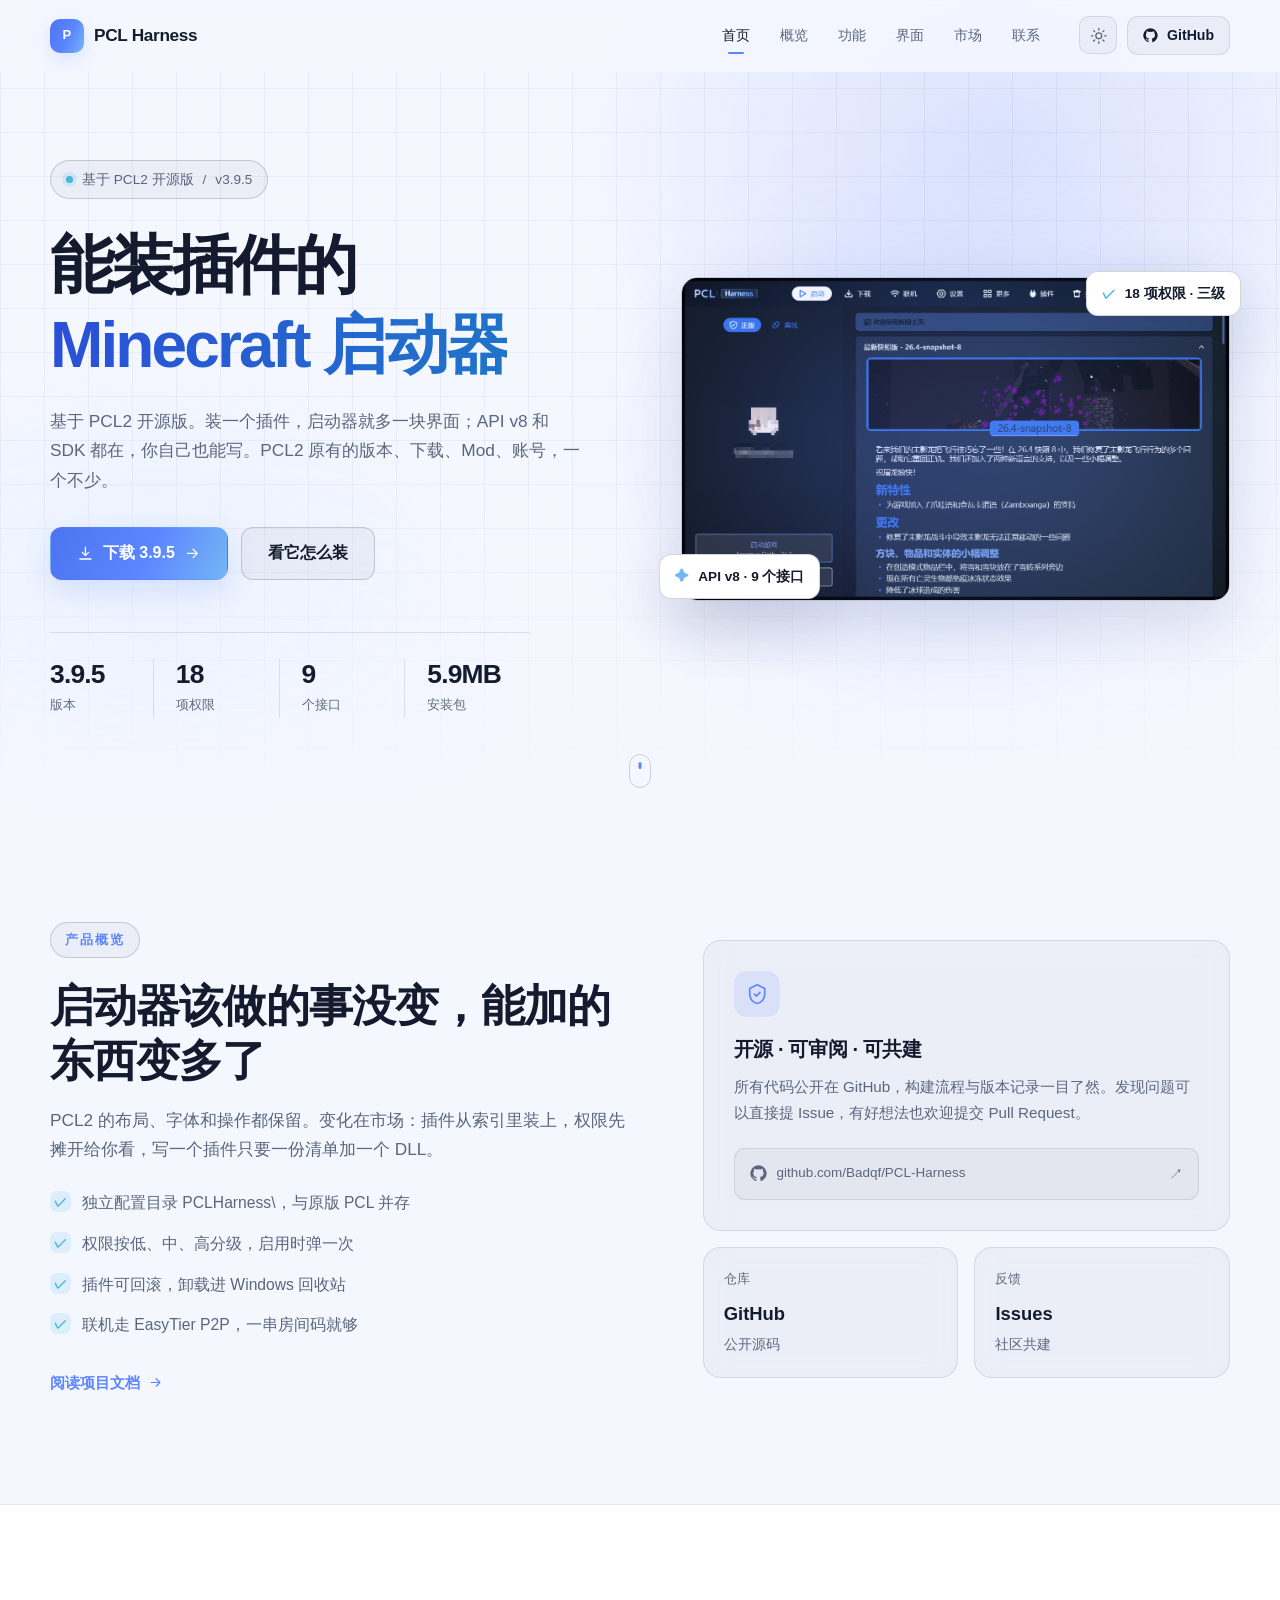
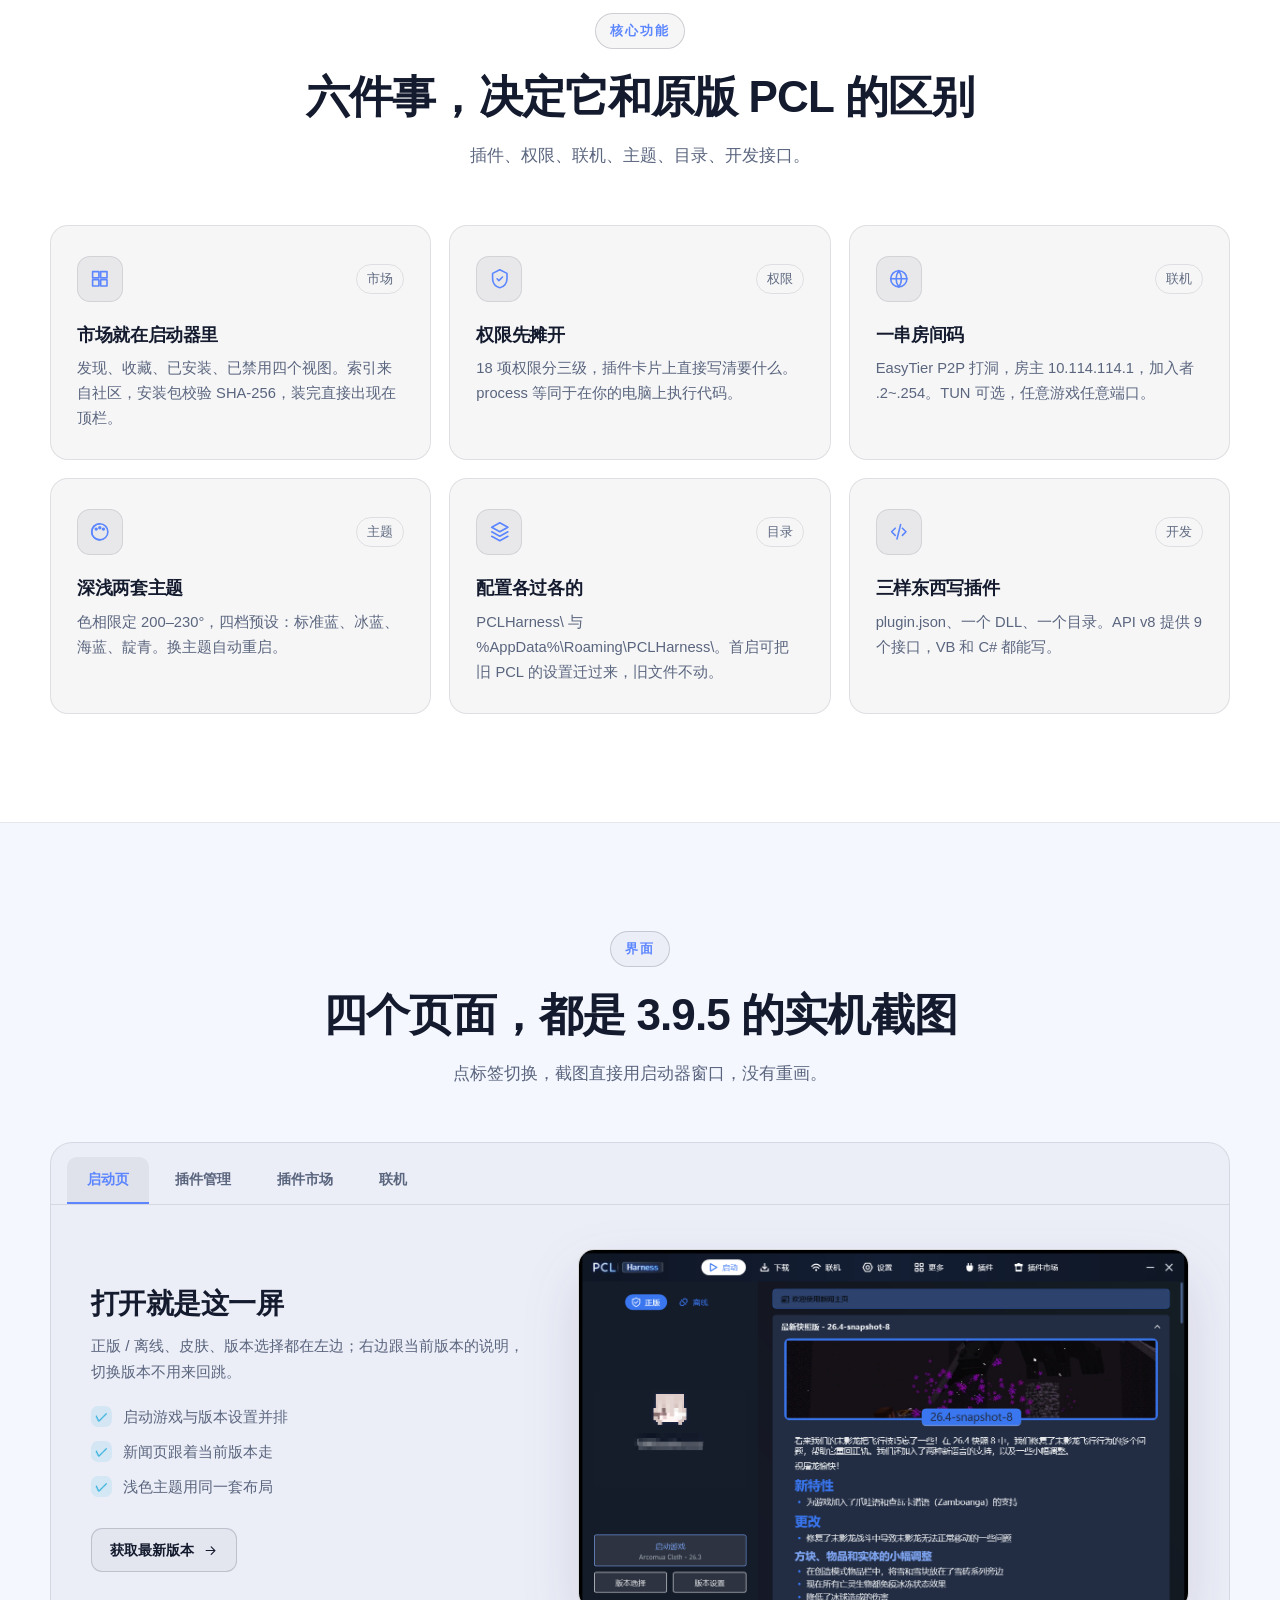
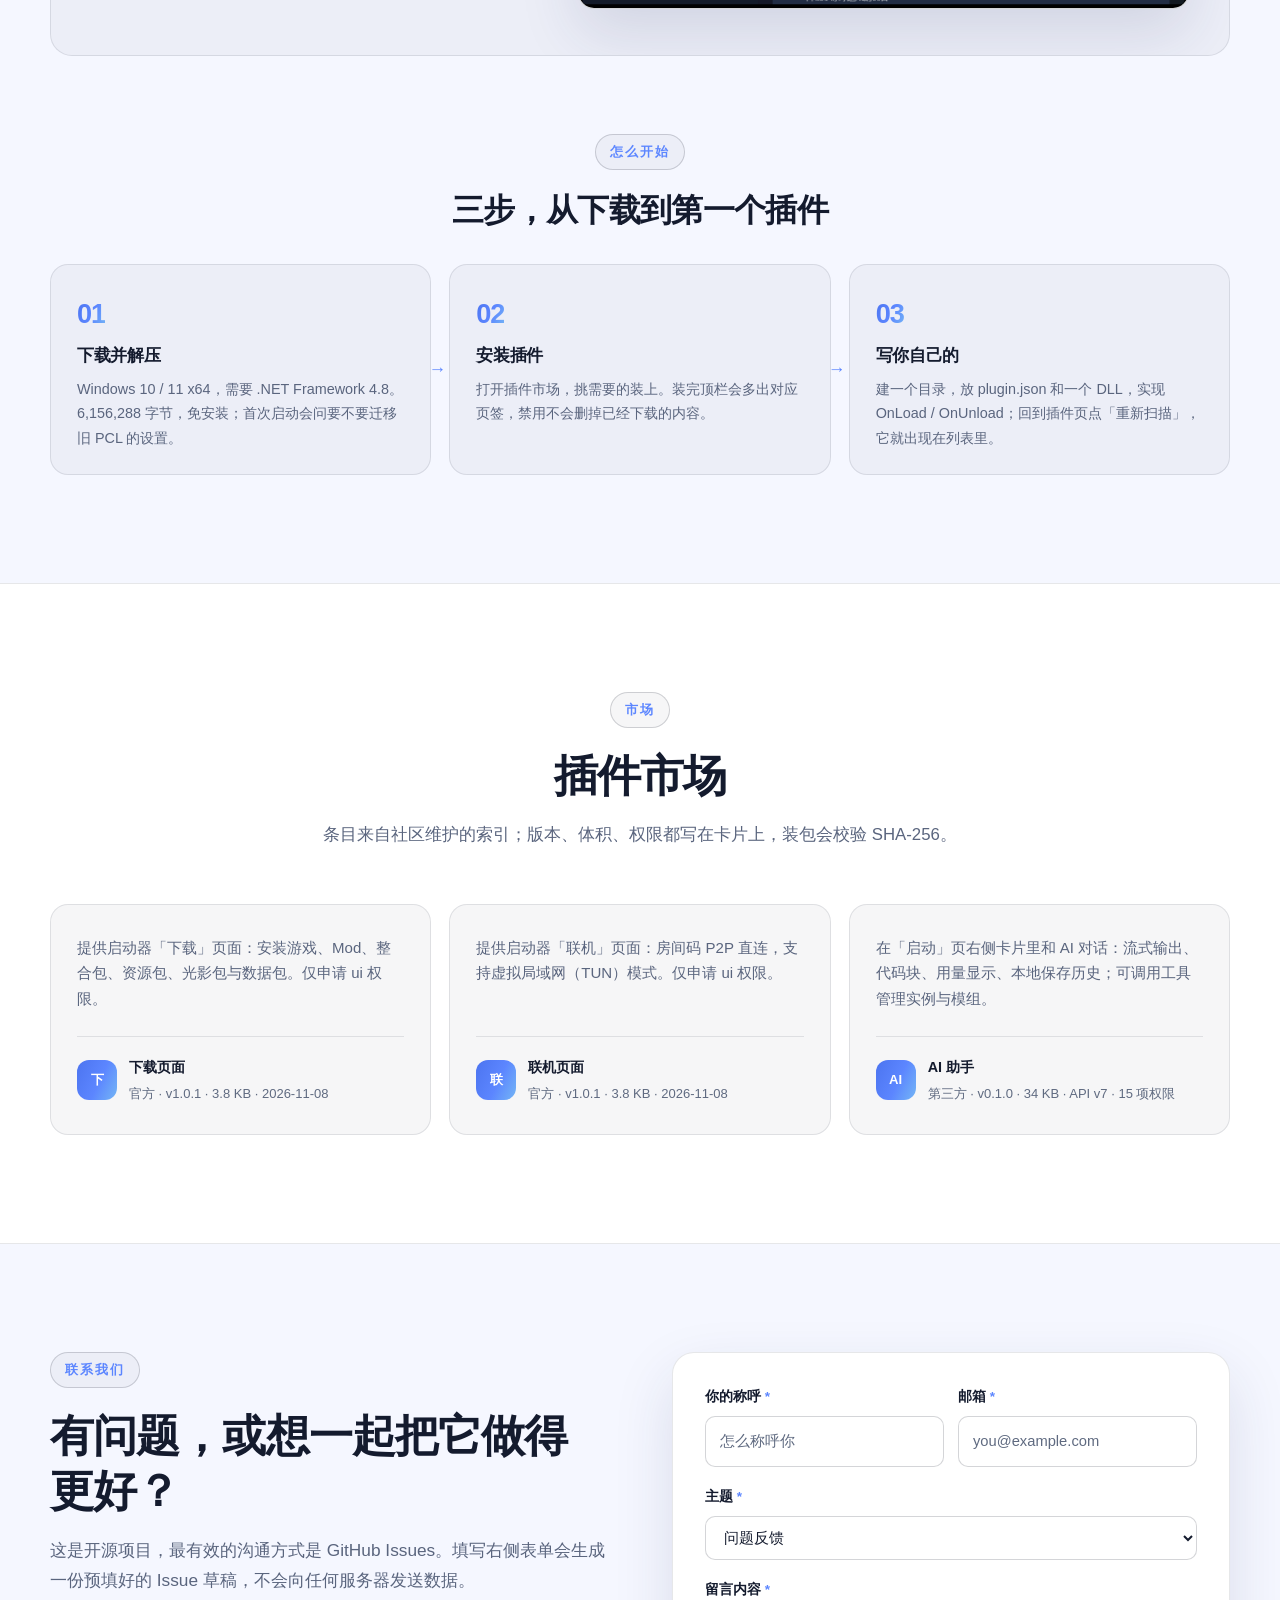
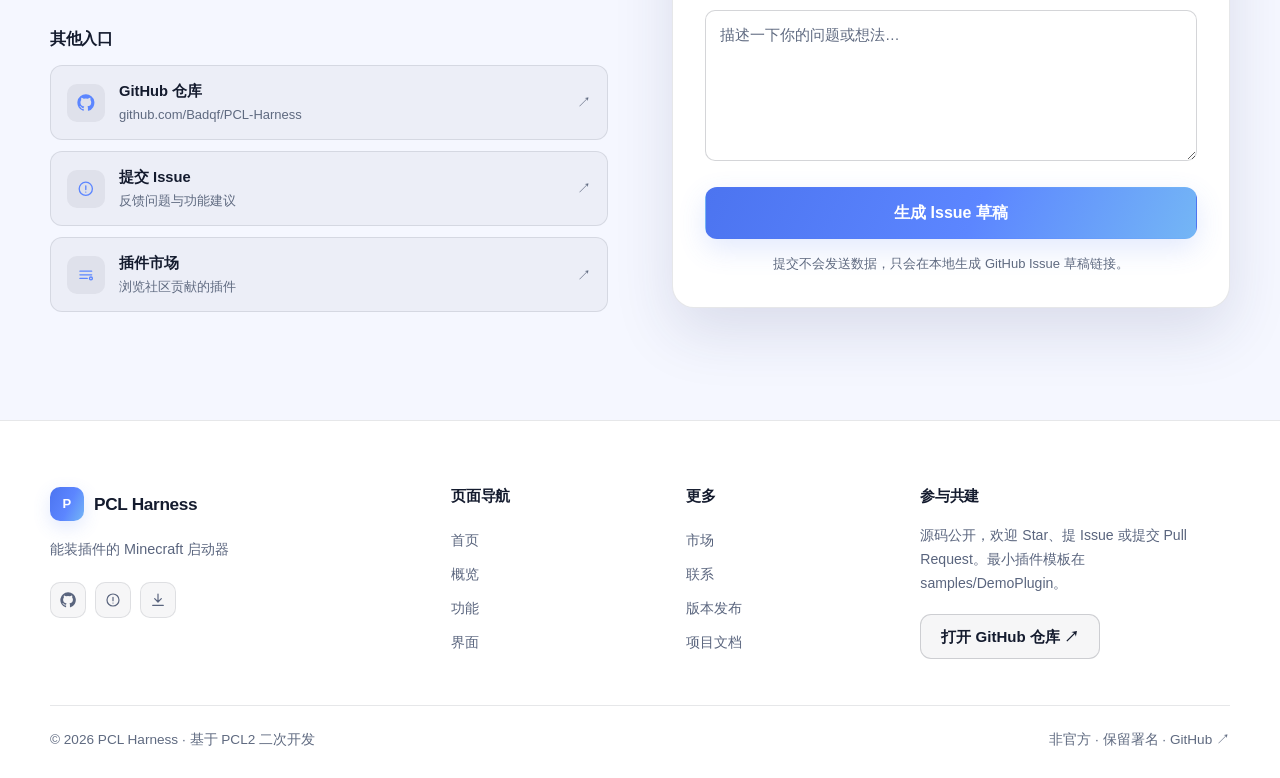
==== commit 3f187e0b: "fix(site): readable minimum type, light-theme contrast and a no-JS fallback - body had no explicit s" ====
--- a/site/index.html
+++ b/site/index.html
@@ -1,6 +1,7 @@
 <!DOCTYPE html>
 <html lang="zh-CN" data-theme="dark">
 <head>
+<noscript><style>.reveal{opacity:1;transform:none}</style></noscript>
   <meta charset="UTF-8">
   <meta name="viewport" content="width=device-width, initial-scale=1, viewport-fit=cover">
   <meta name="description" content="PCL Harness 是基于 PCL2 开源版二次开发的 Minecraft 启动器：市场里的插件装上去就多一块界面，API v8 和 SDK 开放，你自己也能写一个。">
@@ -80,16 +81,16 @@
       <div class="hero-bg" aria-hidden="true"></div>
       <div class="container hero-grid">
         <div class="hero-copy reveal">
-          <span class="pill"><span class="pill-dot"></span><span data-text="meta.badge">开源项目 · 欢迎共建</span><span class="pill-sep">/</span><span data-text="meta.version">v1.0.0</span></span>
-          <h1><span data-text="text.heroTitleLead">为创造而生的</span><br><span class="gradient-text" data-text="text.heroTitleAccent">下一代产品体验</span></h1>
-          <p class="hero-desc" data-text="text.heroDesc">简洁、快速、可扩展。把复杂的留给底层，把简单留给每一个使用者。这是一款真正为效率与体验而设计的开源产品。</p>
+          <span class="pill"><span class="pill-dot"></span><span data-text="meta.badge">基于 PCL2 开源版</span><span class="pill-sep">/</span><span data-text="meta.version">v3.9.5</span></span>
+          <h1><span data-text="text.heroTitleLead">能装插件的</span><br><span class="gradient-text" data-text="text.heroTitleAccent">Minecraft 启动器</span></h1>
+          <p class="hero-desc" data-text="text.heroDesc">基于 PCL2 开源版。装一个插件，启动器就多一块界面；API v8 和 SDK 都在，你自己也能写。PCL2 原有的版本、下载、Mod、账号，一个不少。</p>
           <div class="hero-cta">
             <a class="btn btn-primary btn-lg" data-link="releases" href="https://github.com/Badqf/PCL-Harness/releases/latest" target="_blank" rel="noopener noreferrer">
               <svg viewBox="0 0 24 24" aria-hidden="true" fill="none" stroke="currentColor" stroke-width="1.8" stroke-linecap="round" stroke-linejoin="round"><path d="M12 3v11"/><path d="M7.5 10.5 12 15l4.5-4.5"/><path d="M4 20h16"/></svg>
               <span data-text="text.heroPrimary">下载 3.9.5</span>
               <svg class="arrow" viewBox="0 0 24 24" aria-hidden="true"><path d="M5 12h14M13 6l6 6-6 6"/></svg>
             </a>
-            <a class="btn btn-outline btn-lg" href="#showcase"><span data-text="text.heroSecondary">探索功能</span></a>
+            <a class="btn btn-outline btn-lg" href="#showcase"><span data-text="text.heroSecondary">看它怎么装</span></a>
           </div>
           <!-- 数据条：内容由 site.config.js 的 stats 生成 -->
           <div class="stats" data-list="stats" id="stats-list"></div>
--- a/site/assets/css/style.css
+++ b/site/assets/css/style.css
@@ -30,7 +30,7 @@
   --line-strong: rgba(255, 255, 255, .16);
   --text: #eef2ff;
   --muted: #9aa6c2;
-  --faint: #6f7a95;
+  --faint: #8692ad;
   --glow-1: rgba(114, 139, 255, .30);
   --glow-2: rgba(167, 120, 255, .22);
   --shadow: 0 26px 70px rgba(0, 0, 0, .48);
@@ -50,7 +50,7 @@
   --line-strong: rgba(17, 24, 39, .18);
   --text: #141b2e;
   --muted: #5a657e;
-  --faint: #8b95aa;
+  --faint: #5f6a80;
   --glow-1: rgba(100, 125, 245, .20);
   --glow-2: rgba(165, 115, 240, .15);
   --shadow: 0 24px 60px rgba(35, 50, 100, .13);
@@ -69,6 +69,7 @@
   font-family: var(--font);
   background: var(--bg);
   color: var(--text);
+  font-size: 1rem;
   line-height: 1.7;
   -webkit-font-smoothing: antialiased;
   overflow-x: hidden;
@@ -108,7 +109,7 @@
 }
 
 .eyebrow {
-  display: inline-block; font-size: .78rem; font-weight: 700; letter-spacing: .16em;
+  display: inline-block; font-size: .8125rem; font-weight: 700; letter-spacing: .16em;
   text-transform: uppercase; color: var(--brand);
   padding: 6px 14px; border: 1px solid var(--line-strong);
   border-radius: 999px; background: var(--surface); margin-bottom: 20px;
@@ -171,7 +172,7 @@
   content: "✓"; position: absolute; left: 0; top: 1px;
   width: 21px; height: 21px; display: grid; place-items: center;
   border-radius: 7px; background: rgba(55, 223, 196, .14); color: var(--accent);
-  font-size: .72rem; font-weight: 800;
+  font-size: .8125rem; font-weight: 800;
 }
 .check-list.small { gap: 10px; margin: 20px 0 28px; }
 .check-list.small li { font-size: .92rem; }
@@ -192,7 +193,7 @@
 .brand { display: inline-flex; align-items: center; gap: 10px; flex: none; font-weight: 700; }
 .brand-mark {
   width: 34px; height: 34px; display: grid; place-items: center; border-radius: 10px;
-  background: var(--grad); color: #fff; font-size: .78rem; font-weight: 800; letter-spacing: .02em;
+  background: var(--grad); color: #fff; font-size: .8125rem; font-weight: 800; letter-spacing: .02em;
   box-shadow: 0 6px 18px var(--glow-1);
 }
 .brand-name { font-size: 1.08rem; letter-spacing: -.02em; }
@@ -254,7 +255,7 @@
 .pill {
   display: inline-flex; align-items: center; gap: 9px; padding: 7px 15px;
   border: 1px solid var(--line-strong); border-radius: 999px;
-  background: var(--surface); font-size: .8rem; color: var(--muted); margin-bottom: 26px;
+  background: var(--surface); font-size: .85rem; color: var(--muted); margin-bottom: 26px;
 }
 .pill-dot { width: 7px; height: 7px; border-radius: 50%; background: var(--accent); box-shadow: 0 0 0 4px rgba(55, 223, 196, .16); }
 .pill-sep { color: var(--faint); }
@@ -285,7 +286,7 @@
 .win-bar, .mock-bar {
   height: 38px; display: flex; align-items: center; gap: 12px; padding: 0 14px;
   border-bottom: 1px solid var(--line); background: var(--surface);
-  font-size: .72rem; color: var(--faint);
+  font-size: .8125rem; color: var(--faint);
 }
 .dots { display: inline-flex; gap: 5px; }
 .dots i { width: 8px; height: 8px; border-radius: 50%; background: var(--skeleton); }
@@ -313,7 +314,7 @@
 .win-chart i:nth-child(even) { opacity: .4; }
 .float-chip {
   position: absolute; display: flex; align-items: center; gap: 9px;
-  padding: 10px 15px; border-radius: 12px; font-size: .8rem; font-weight: 600;
+  padding: 10px 15px; border-radius: 12px; font-size: .85rem; font-weight: 600;
   background: var(--surface-solid); border: 1px solid var(--line-strong);
   box-shadow: var(--shadow); animation: float 5s ease-in-out infinite;
 }
@@ -351,9 +352,9 @@
 .repo-line span:nth-child(2) { overflow: hidden; text-overflow: ellipsis; white-space: nowrap; }
 .mini-cards { display: grid; grid-template-columns: 1fr 1fr; gap: 16px; }
 .mini { padding: 20px; }
-.mini-k { display: block; font-size: .76rem; color: var(--faint); margin-bottom: 8px; }
+.mini-k { display: block; font-size: .8125rem; color: var(--faint); margin-bottom: 8px; }
 .mini b { display: block; font-size: 1.15rem; }
-.mini-v { font-size: .8rem; color: var(--muted); }
+.mini-v { font-size: .85rem; color: var(--muted); }
 
 /* ---------- 06 功能 ---------- */
 .feature-grid { display: grid; grid-template-columns: repeat(3, 1fr); gap: 18px; }
@@ -375,7 +376,7 @@
   background: var(--surface-strong); border: 1px solid var(--line);
   color: var(--brand); font-size: 1.35rem;
 }
-.fc-tag { font-size: .72rem; color: var(--faint); border: 1px solid var(--line); padding: 3px 10px; border-radius: 999px; }
+.fc-tag { font-size: .8125rem; color: var(--faint); border: 1px solid var(--line); padding: 3px 10px; border-radius: 999px; }
 .feature-card h3 { font-size: 1.12rem; margin-bottom: 10px; }
 .feature-card p { color: var(--muted); font-size: .92rem; margin: 0; }
 
@@ -476,7 +477,7 @@
   background: var(--grad); color: #fff; font-weight: 700; font-size: .92rem;
 }
 .review-user b { display: block; font-size: .9rem; }
-.review-user small { color: var(--faint); font-size: .78rem; }
+.review-user small { color: var(--faint); font-size: .8125rem; }
 
 /* ---------- 09 联系 ---------- */
 .contact-grid { display: grid; grid-template-columns: 1fr 1fr; gap: 64px; align-items: start; }
@@ -494,7 +495,7 @@
 }
 .contact-channels a > span:nth-child(2) { min-width: 0; }
 .contact-channels b { display: block; font-size: .92rem; }
-.contact-channels small { display: block; color: var(--faint); font-size: .78rem; overflow: hidden; text-overflow: ellipsis; white-space: nowrap; }
+.contact-channels small { display: block; color: var(--faint); font-size: .8125rem; overflow: hidden; text-overflow: ellipsis; white-space: nowrap; }
 .form-card { padding: 32px; border-radius: 22px; border: 1px solid var(--line); background: var(--surface-solid); box-shadow: var(--shadow); }
 .field-row { display: grid; grid-template-columns: 1fr 1fr; gap: 14px; }
 .field { margin-bottom: 18px; }
@@ -511,7 +512,7 @@
   outline: none; border-color: var(--brand); box-shadow: 0 0 0 3px var(--glow-1);
 }
 .field .invalid { border-color: #ff7b7b; box-shadow: 0 0 0 3px rgba(255, 123, 123, .16); }
-.form-note { margin: 14px 0 0; font-size: .78rem; color: var(--faint); text-align: center; }
+.form-note { margin: 14px 0 0; font-size: .8125rem; color: var(--faint); text-align: center; }
 .form-result { text-align: center; animation: fadeIn .35s var(--ease); }
 .form-result[hidden] { display: none; }
 .result-icon {
@@ -524,7 +525,7 @@
   text-align: left; white-space: pre-wrap; word-break: break-word;
   max-height: 170px; overflow: auto; padding: 14px 16px; margin: 20px 0;
   border: 1px solid var(--line); border-radius: 11px; background: var(--bg-2);
-  font-size: .8rem; color: var(--muted); line-height: 1.6;
+  font-size: .85rem; color: var(--muted); line-height: 1.6;
 }
 .result-actions { display: flex; gap: 10px; flex-wrap: wrap; }
 .result-actions .btn { flex: 1; min-width: 140px; }
@@ -547,7 +548,7 @@
 .footer-cta p { color: var(--muted); font-size: .88rem; margin-bottom: 18px; }
 .footer-bottom {
   display: flex; justify-content: space-between; flex-wrap: wrap; gap: 10px;
-  padding-top: 22px; border-top: 1px solid var(--line); color: var(--faint); font-size: .8rem;
+  padding-top: 22px; border-top: 1px solid var(--line); color: var(--faint); font-size: .85rem;
 }
 .footer-bottom a:hover { color: var(--brand); }
 .back-top {
@@ -607,7 +608,7 @@
   .stat { padding-right: 10px; }
   .hero-visual { min-height: 260px; }
   .win-body { min-height: 210px; }
-  .float-chip { font-size: .7rem; padding: 8px 11px; }
+  .float-chip { font-size: .8125rem; padding: 8px 11px; }
   .chip-top { top: -6px; right: -4px; }
   .chip-bottom { bottom: -6px; left: -4px; }
   .feature-grid, .review-grid, .steps, .mini-cards { grid-template-columns: 1fr; }
@@ -627,7 +628,7 @@
 
 @media (max-width: 380px) {
   .brand-name { font-size: .98rem; }
-  .pill { font-size: .72rem; padding: 6px 11px; }
+  .pill { font-size: .8125rem; padding: 6px 11px; }
   .stats { gap: 0; }
 }
 
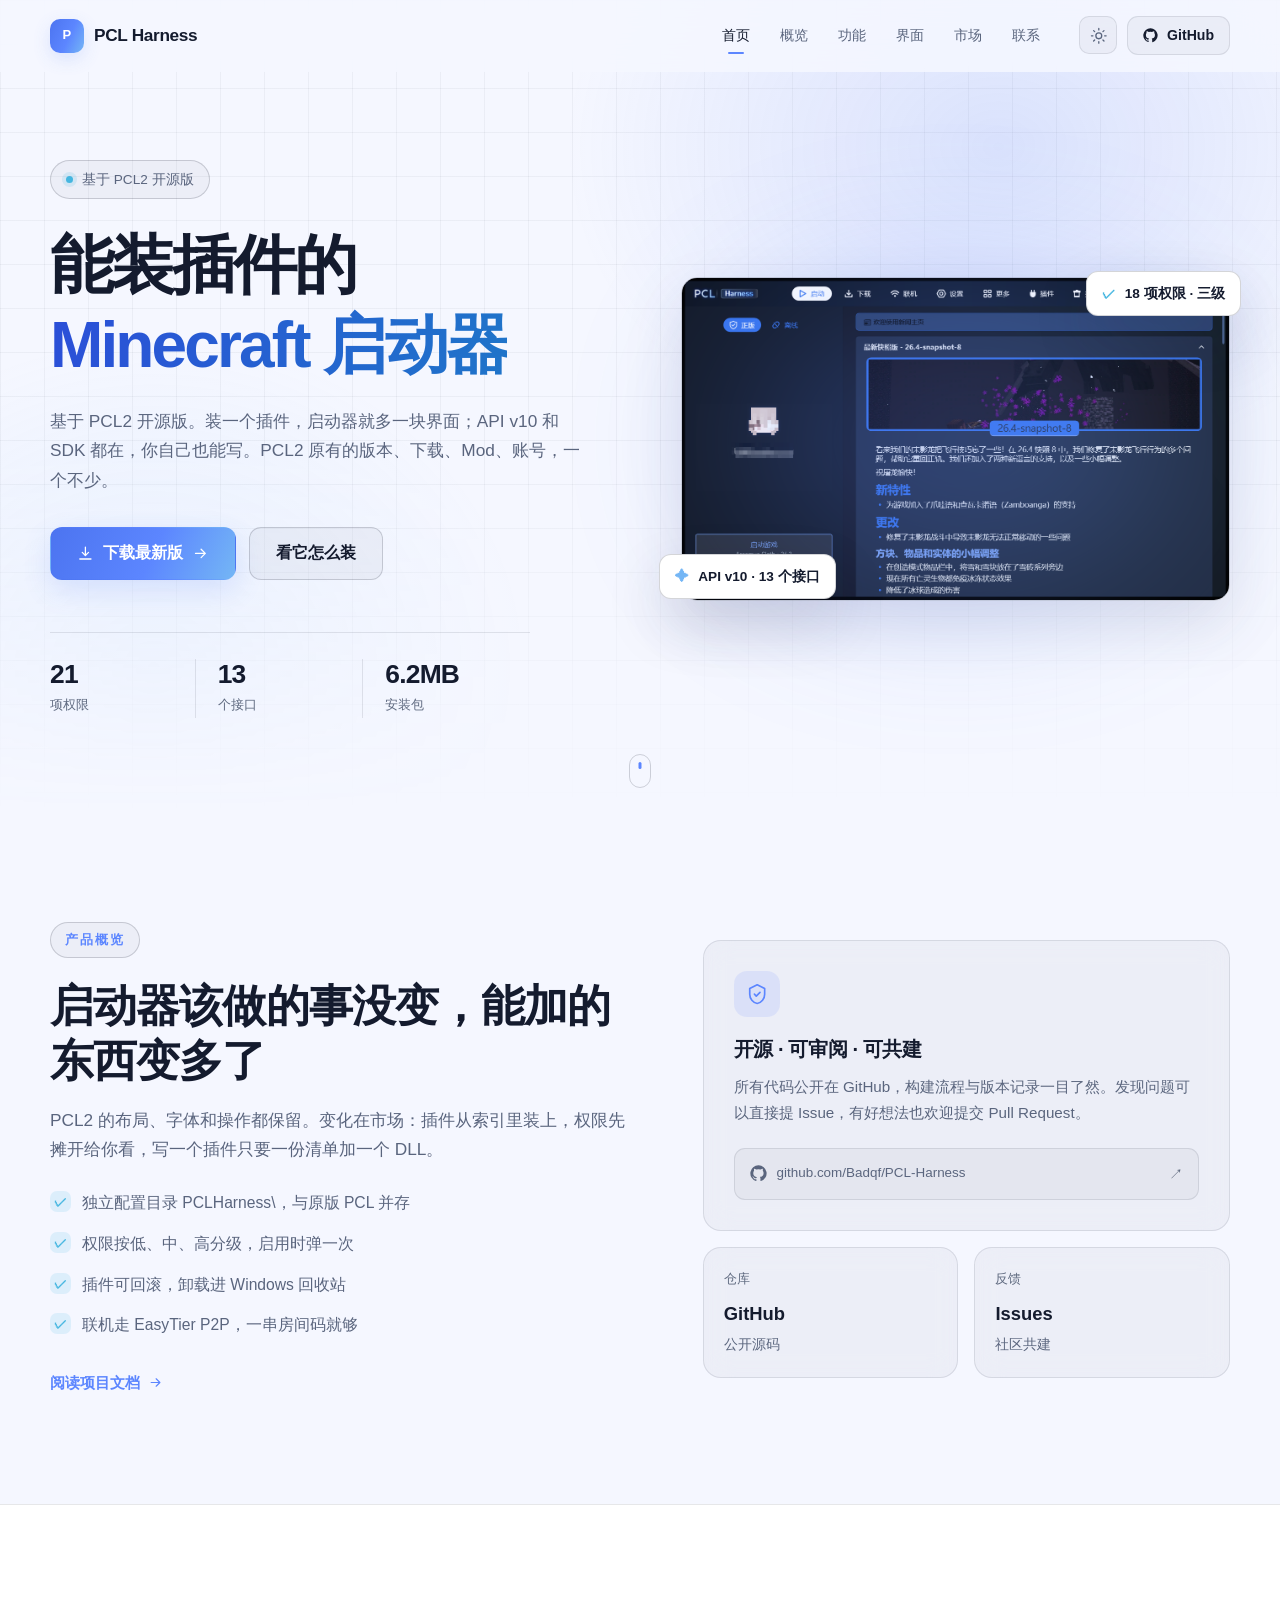
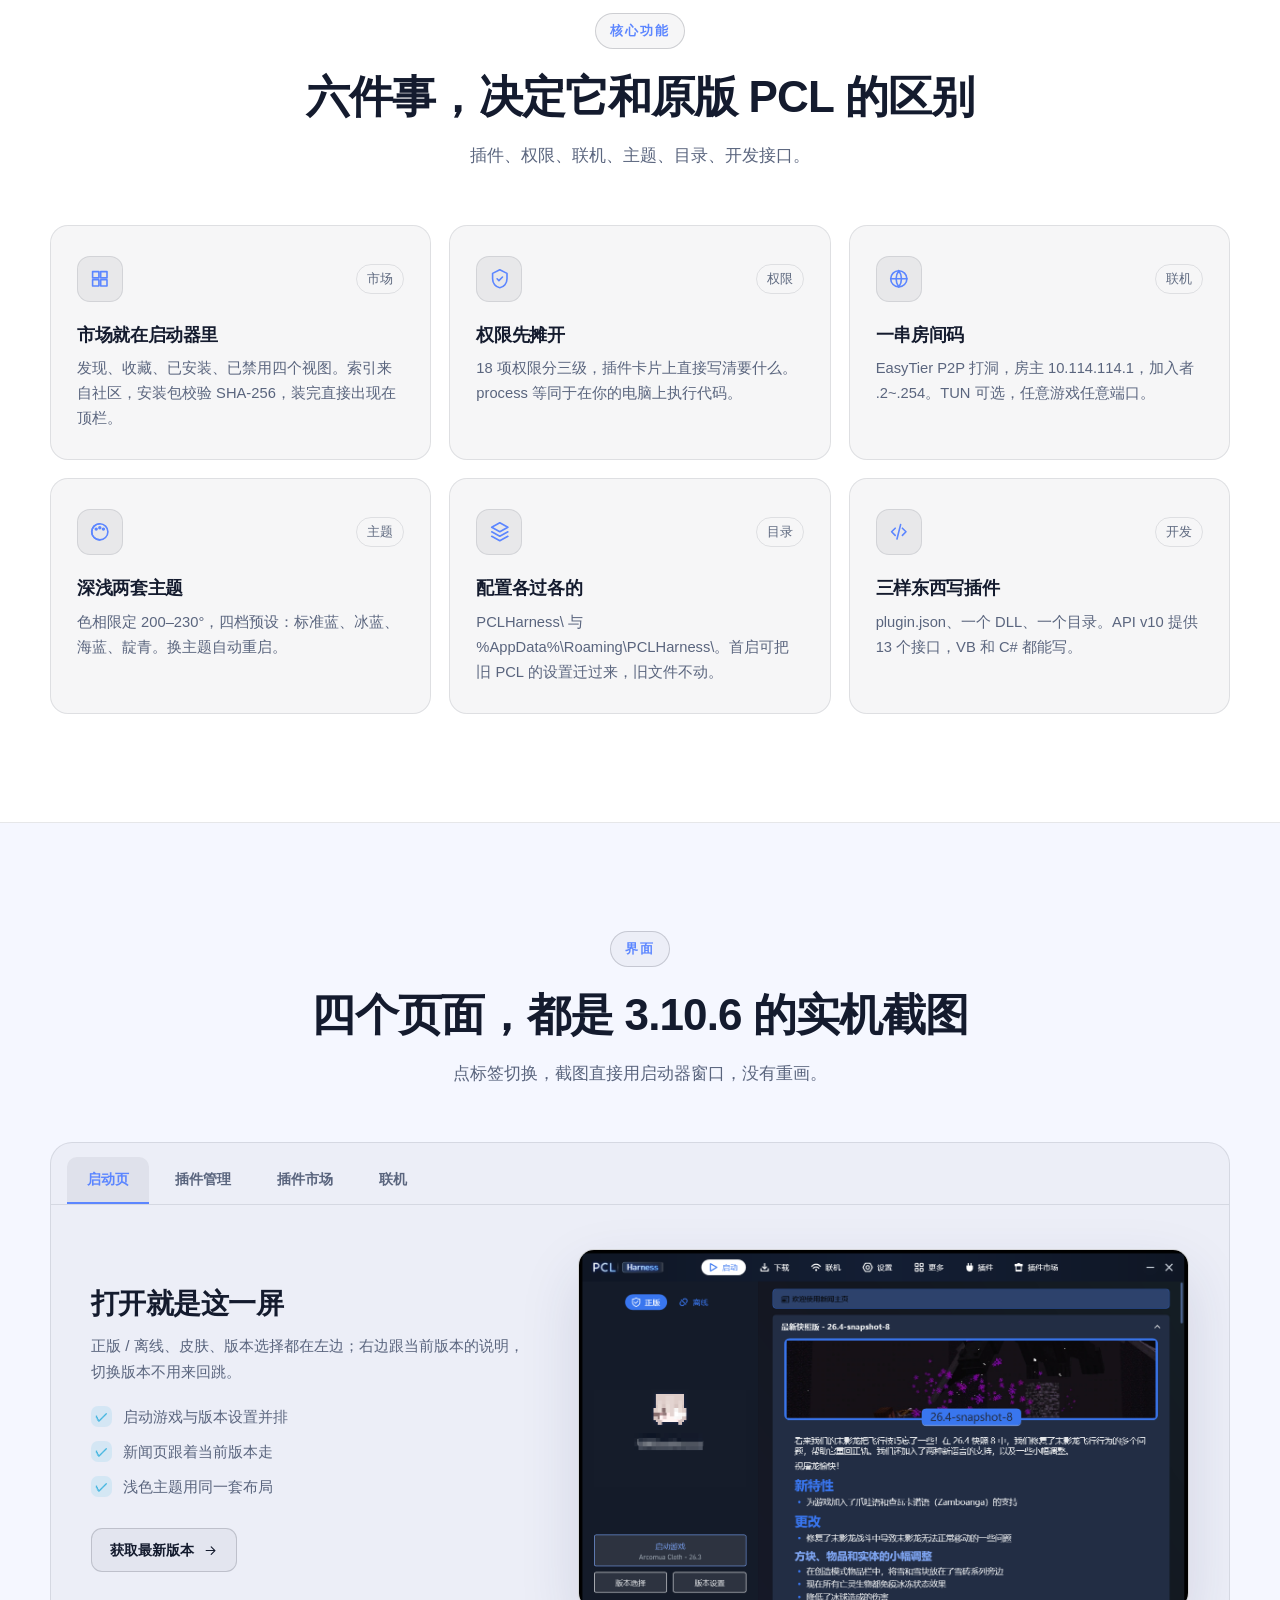
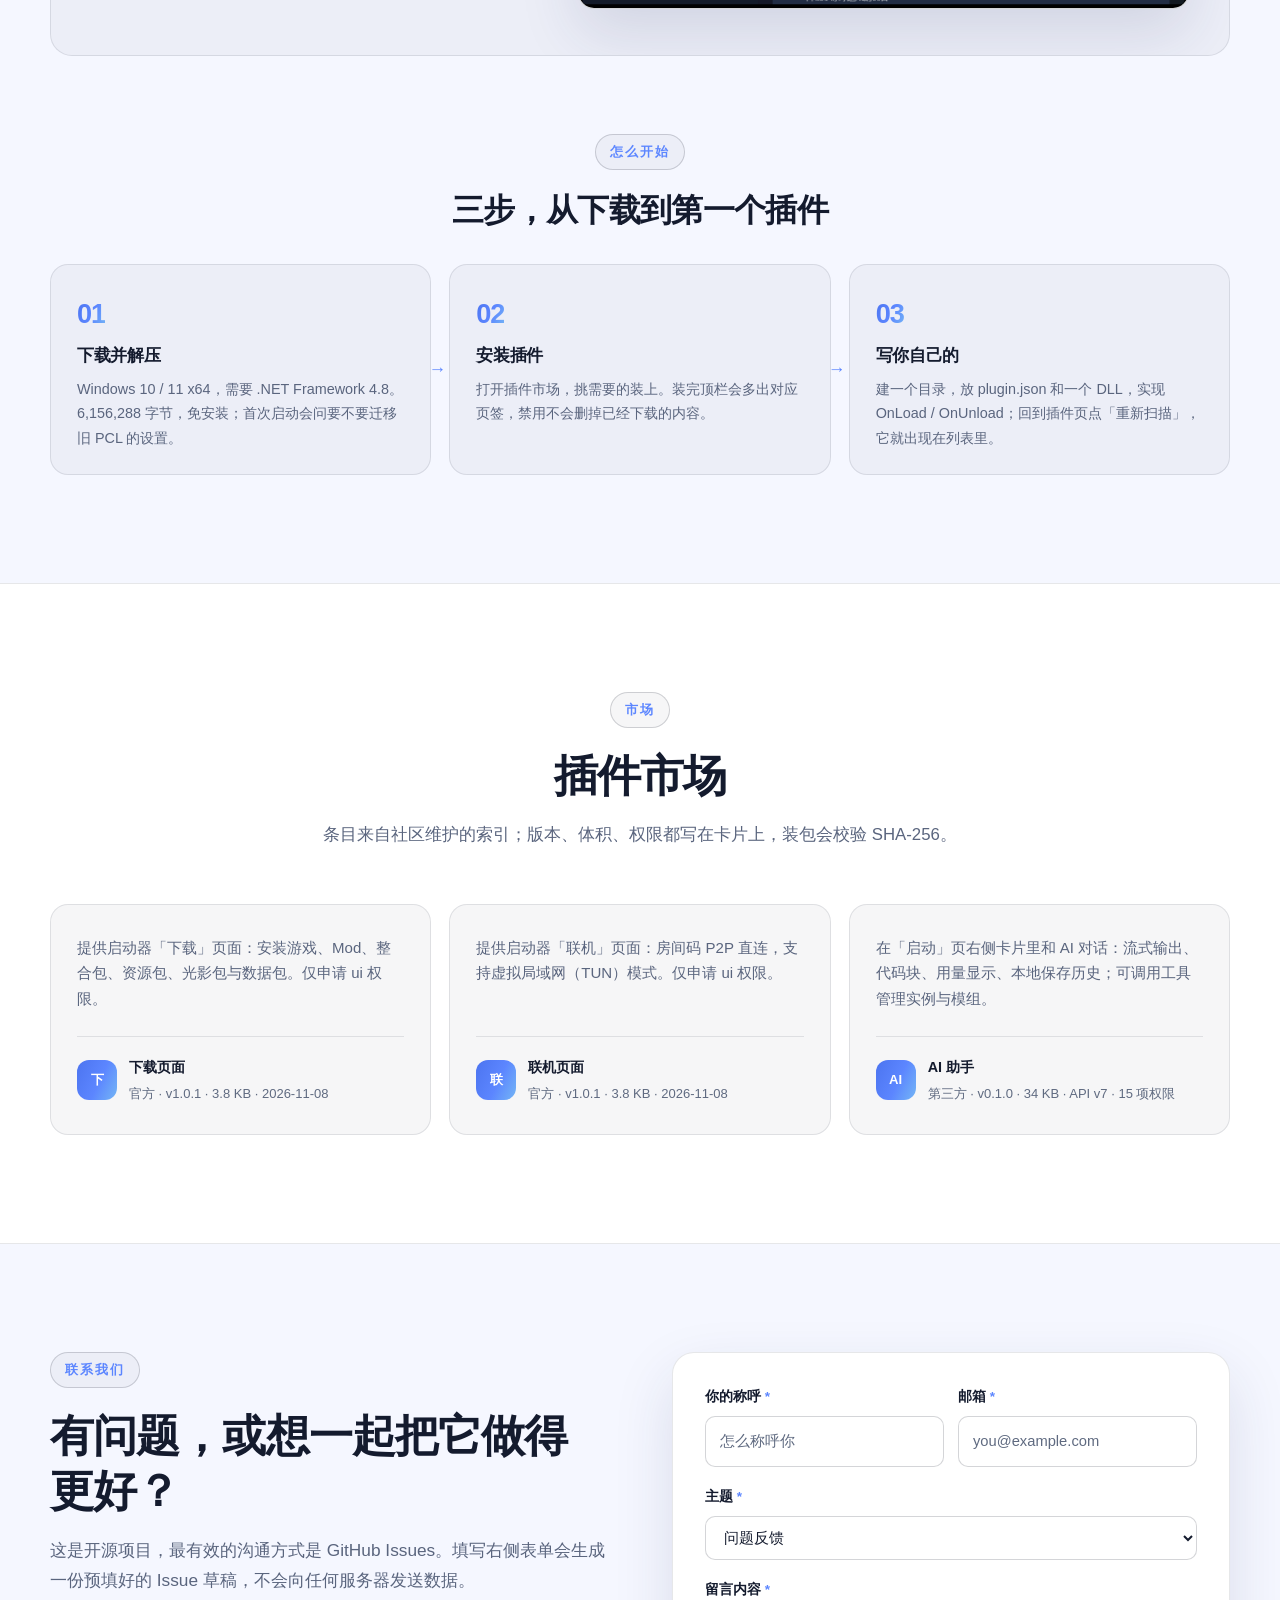
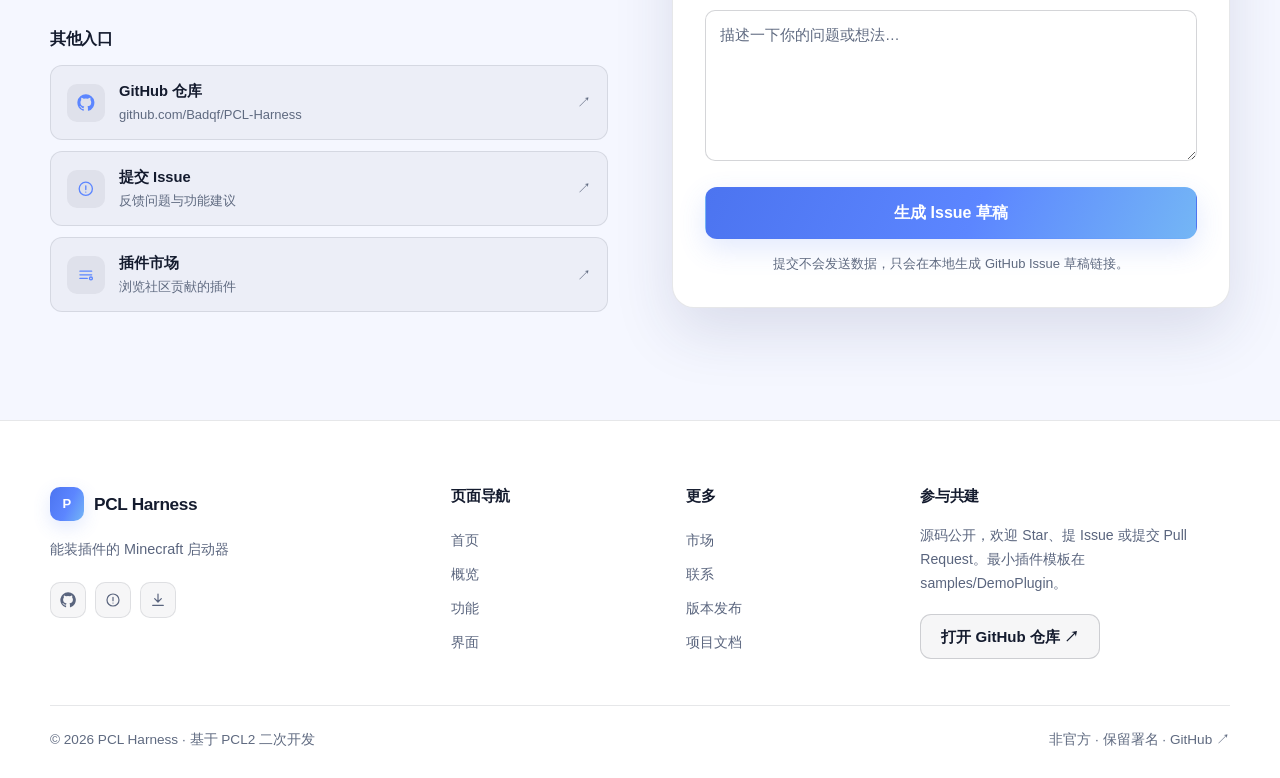
==== commit 367b97f1: "docs: 精简 README 与发布文档，移除过期的市场合同与版本同步要求 README 去掉产品版本号与重复段落，下载只留镜像链接，修正接口清单（去掉不存在的 IPclPluginUi3）与 AP" ====
--- a/site/index.html
+++ b/site/index.html
@@ -4,7 +4,7 @@
 <noscript><style>.reveal{opacity:1;transform:none}</style></noscript>
   <meta charset="UTF-8">
   <meta name="viewport" content="width=device-width, initial-scale=1, viewport-fit=cover">
-  <meta name="description" content="PCL Harness 是基于 PCL2 开源版二次开发的 Minecraft 启动器：市场里的插件装上去就多一块界面，API v8 和 SDK 开放，你自己也能写一个。">
+  <meta name="description" content="PCL Harness 是基于 PCL2 开源版二次开发的 Minecraft 启动器：市场里的插件装上去就多一块界面，API v10 和 SDK 开放，你自己也能写一个。">
   <meta name="theme-color" content="#080b14">
   <title>PCL Harness — 能装插件的 Minecraft 启动器</title>
   <link rel="icon" href="img/favicon.svg" type="image/svg+xml">
@@ -81,13 +81,13 @@
       <div class="hero-bg" aria-hidden="true"></div>
       <div class="container hero-grid">
         <div class="hero-copy reveal">
-          <span class="pill"><span class="pill-dot"></span><span data-text="meta.badge">基于 PCL2 开源版</span><span class="pill-sep">/</span><span data-text="meta.version">v3.9.5</span></span>
+          <span class="pill"><span class="pill-dot"></span><span data-text="meta.badge">基于 PCL2 开源版</span></span>
           <h1><span data-text="text.heroTitleLead">能装插件的</span><br><span class="gradient-text" data-text="text.heroTitleAccent">Minecraft 启动器</span></h1>
-          <p class="hero-desc" data-text="text.heroDesc">基于 PCL2 开源版。装一个插件，启动器就多一块界面；API v8 和 SDK 都在，你自己也能写。PCL2 原有的版本、下载、Mod、账号，一个不少。</p>
+          <p class="hero-desc" data-text="text.heroDesc">基于 PCL2 开源版。装一个插件，启动器就多一块界面；API v10 和 SDK 都在，你自己也能写。PCL2 原有的版本、下载、Mod、账号，一个不少。</p>
           <div class="hero-cta">
             <a class="btn btn-primary btn-lg" data-link="releases" href="https://github.com/Badqf/PCL-Harness/releases/latest" target="_blank" rel="noopener noreferrer">
               <svg viewBox="0 0 24 24" aria-hidden="true" fill="none" stroke="currentColor" stroke-width="1.8" stroke-linecap="round" stroke-linejoin="round"><path d="M12 3v11"/><path d="M7.5 10.5 12 15l4.5-4.5"/><path d="M4 20h16"/></svg>
-              <span data-text="text.heroPrimary">下载 3.9.5</span>
+              <span data-text="text.heroPrimary">下载最新版</span>
               <svg class="arrow" viewBox="0 0 24 24" aria-hidden="true"><path d="M5 12h14M13 6l6 6-6 6"/></svg>
             </a>
             <a class="btn btn-outline btn-lg" href="#showcase"><span data-text="text.heroSecondary">看它怎么装</span></a>
@@ -99,9 +99,9 @@
         <!-- 产品视觉：纯 CSS 界面示意，无外部图片依赖 -->
         <div class="hero-visual reveal">
           <div class="visual-glow"></div>
-          <img class="hero-shot" src="img/shot-home.png" alt="PCL Harness 3.9.5 启动页：左边是正版 / 离线、皮肤、版本与启动按钮，右边是当前版本的新闻说明" width="1300" height="765" fetchpriority="high" decoding="async">
+          <img class="hero-shot" src="img/shot-home.png" alt="PCL Harness 启动页：左边是正版 / 离线、皮肤、版本与启动按钮，右边是当前版本的新闻说明" width="1300" height="765" fetchpriority="high" decoding="async">
           <div class="float-chip chip-top"><span class="chip-ok">✓</span><span>18 项权限 · 三级</span></div>
-          <div class="float-chip chip-bottom"><span class="chip-spark">✦</span><span>API v8 · 9 个接口</span></div>
+          <div class="float-chip chip-bottom"><span class="chip-spark">✦</span><span>API v10 · 13 个接口</span></div>
         </div>
       </div>
       <a class="scroll-hint" href="#overview" aria-label="向下滚动"><span></span></a>
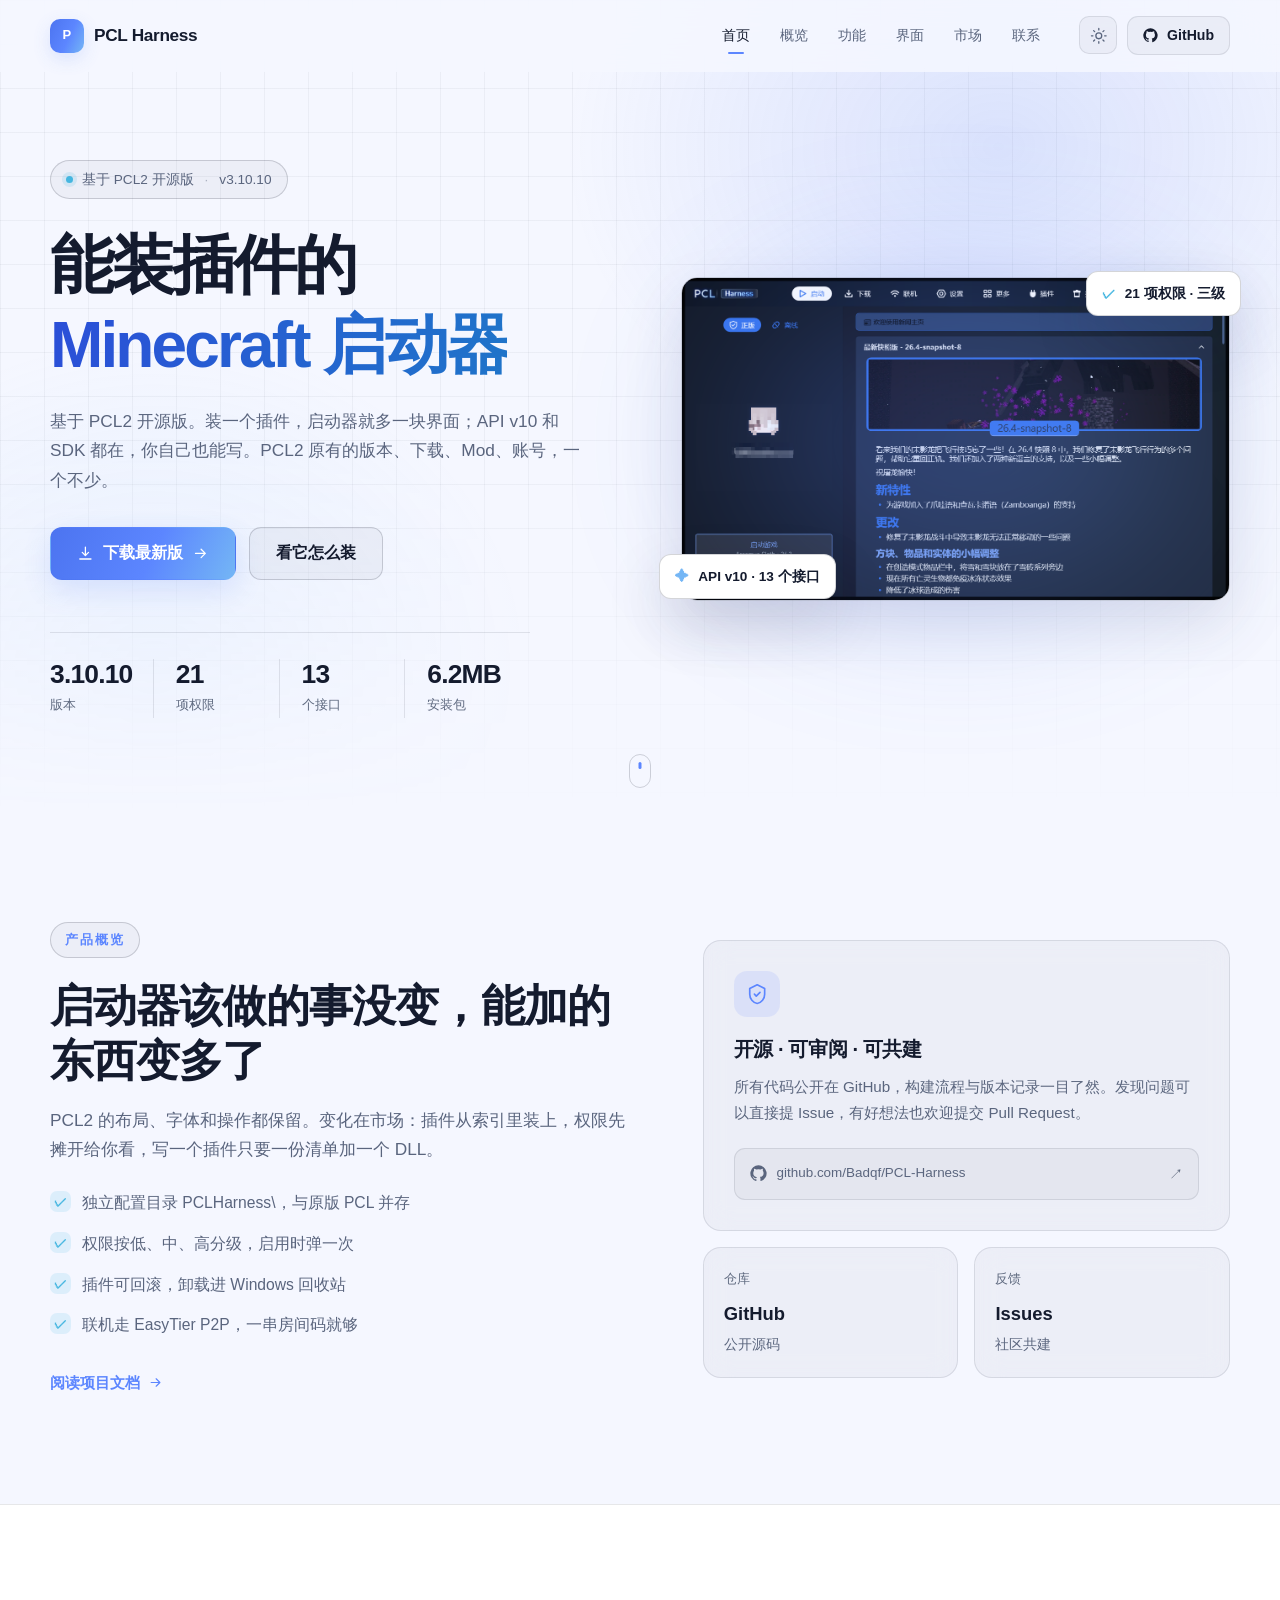
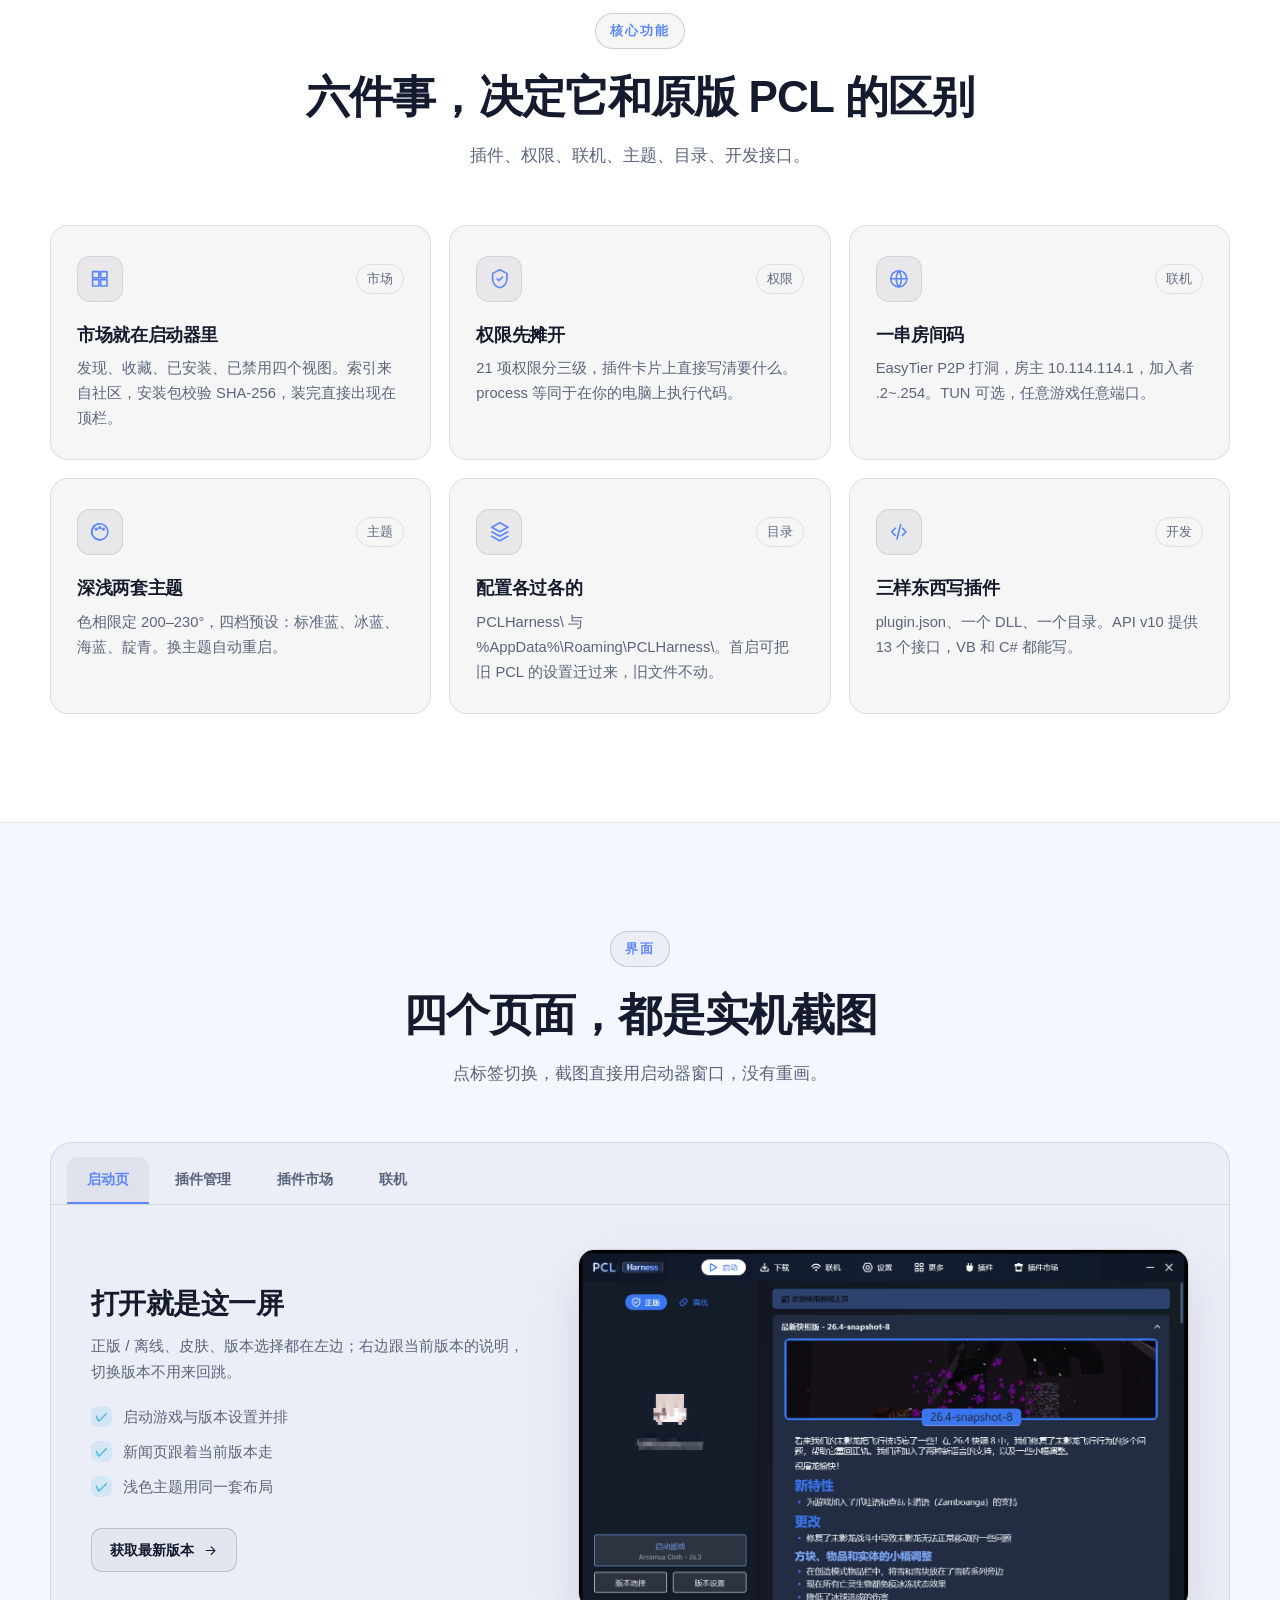
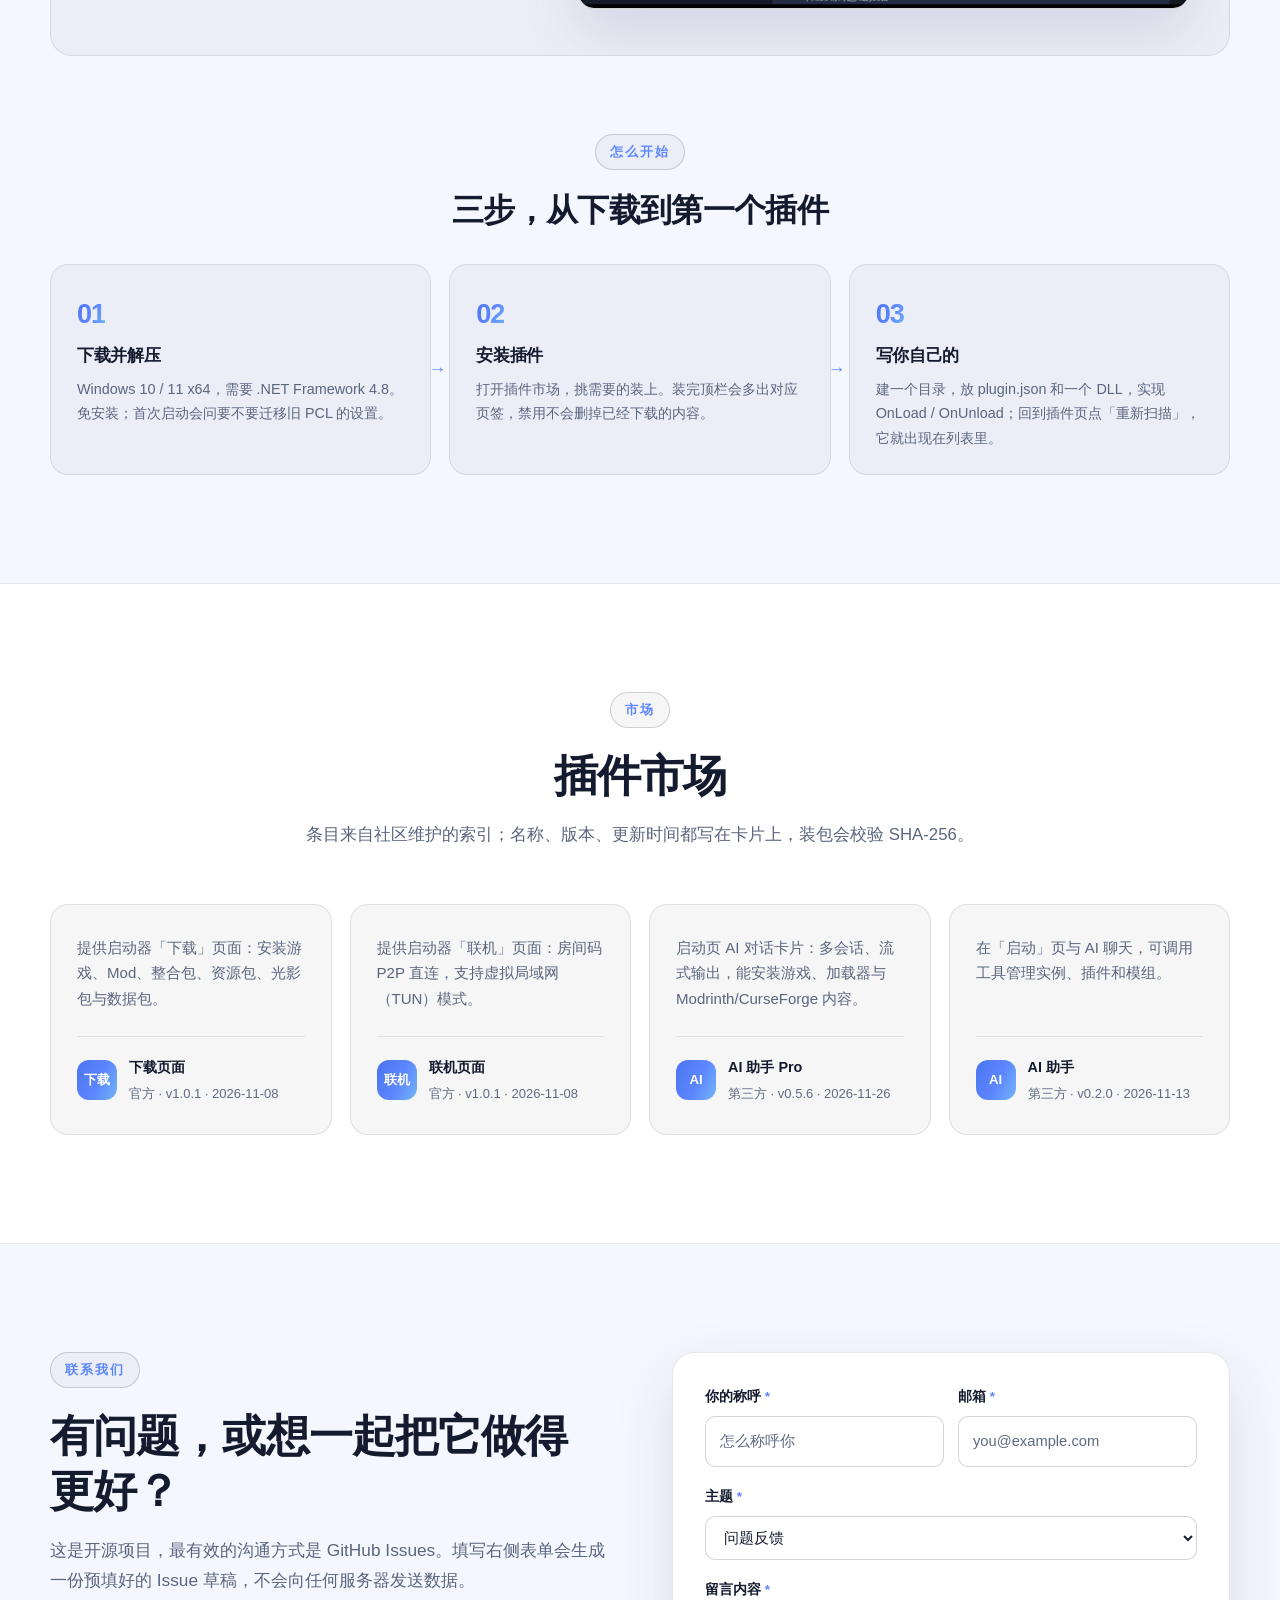
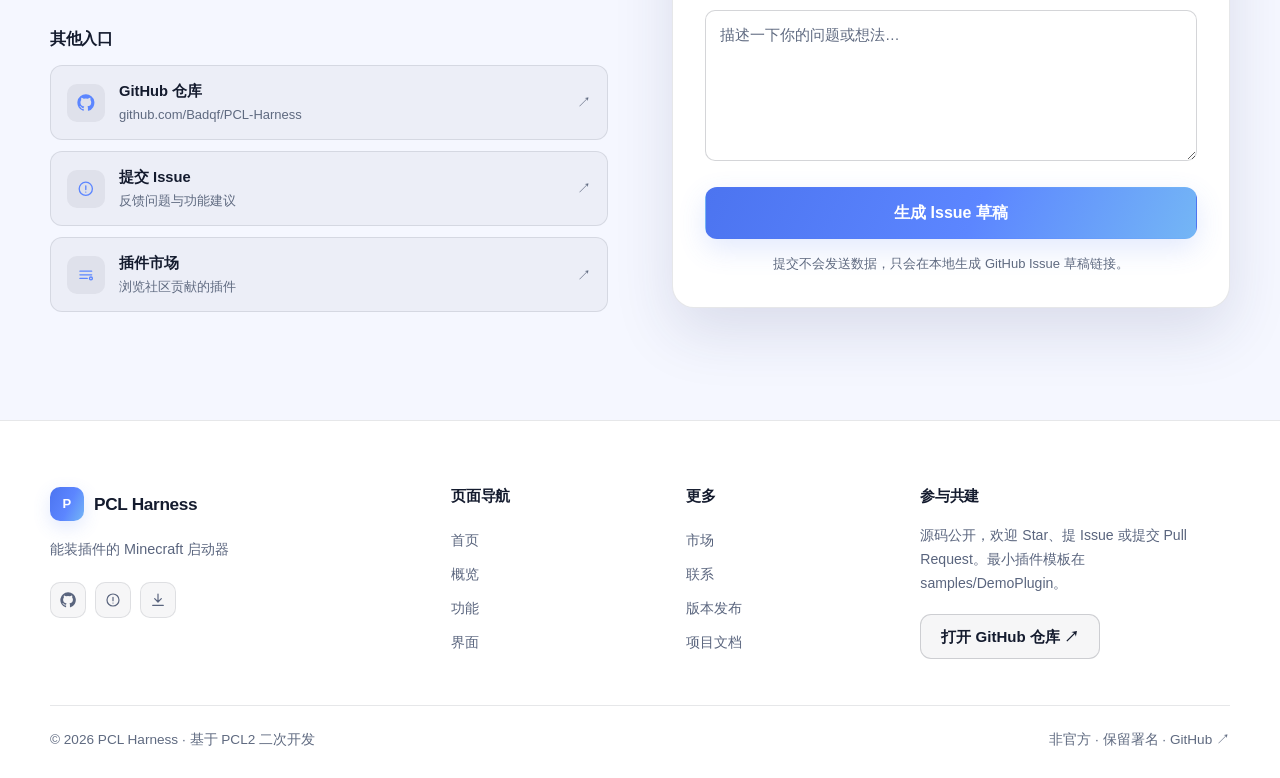
==== commit b96f0dc2: "site: 站点版本与统计改为部署时自动生成，接入最新 Release - Pages 工作流新增 release/schedule 触发，部署前用 .github/scripts/site-data" ====
--- a/site/index.html
+++ b/site/index.html
@@ -81,7 +81,7 @@
       <div class="hero-bg" aria-hidden="true"></div>
       <div class="container hero-grid">
         <div class="hero-copy reveal">
-          <span class="pill"><span class="pill-dot"></span><span data-text="meta.badge">基于 PCL2 开源版</span></span>
+          <span class="pill"><span class="pill-dot"></span><span data-text="meta.badge">基于 PCL2 开源版</span><span class="pill-sep" aria-hidden="true">·</span><span class="pill-ver" data-text="meta.version"></span></span>
           <h1><span data-text="text.heroTitleLead">能装插件的</span><br><span class="gradient-text" data-text="text.heroTitleAccent">Minecraft 启动器</span></h1>
           <p class="hero-desc" data-text="text.heroDesc">基于 PCL2 开源版。装一个插件，启动器就多一块界面；API v10 和 SDK 都在，你自己也能写。PCL2 原有的版本、下载、Mod、账号，一个不少。</p>
           <div class="hero-cta">
@@ -100,8 +100,8 @@
         <div class="hero-visual reveal">
           <div class="visual-glow"></div>
           <img class="hero-shot" src="img/shot-home.png" alt="PCL Harness 启动页：左边是正版 / 离线、皮肤、版本与启动按钮，右边是当前版本的新闻说明" width="1300" height="765" fetchpriority="high" decoding="async">
-          <div class="float-chip chip-top"><span class="chip-ok">✓</span><span>18 项权限 · 三级</span></div>
-          <div class="float-chip chip-bottom"><span class="chip-spark">✦</span><span>API v10 · 13 个接口</span></div>
+          <div class="float-chip chip-top"><span class="chip-ok">✓</span><span data-text="text.chipPerms">项权限 · 三级</span></div>
+          <div class="float-chip chip-bottom"><span class="chip-spark">✦</span><span data-text="text.chipApi">API v10 · 13 个接口</span></div>
         </div>
       </div>
       <a class="scroll-hint" href="#overview" aria-label="向下滚动"><span></span></a>
@@ -317,6 +317,7 @@
 
   <noscript><div class="noscript-tip">本站的部分内容（功能卡片、市场条目、演示标签）由 site.config.js 生成，请开启 JavaScript 以查看完整页面。</div></noscript>
 
+  <script src="assets/js/site-data.js"></script>
   <script src="assets/js/site.config.js"></script>
   <script src="assets/js/main.js"></script>
   <script>window.addEventListener("load", function () { document.title = "PCL Harness — 能装插件的 Minecraft 启动器"; });</script>
--- a/site/assets/css/pcl.css
+++ b/site/assets/css/pcl.css
@@ -54,3 +54,13 @@
 /* 模板里写死的青绿底，跟着新的 accent 走 */
 .check-list li::before { background: rgba(69, 182, 224, .14); }
 .pill-dot { box-shadow: 0 0 0 4px rgba(69, 182, 224, .16); }
+
+/* 6. hero 胶囊里的版本号：由 site-data.js 提供，部署时自动更新 */
+.pill-sep { opacity: .45; margin: 0 2px; }
+.pill-ver { color: var(--muted); font-variant-numeric: tabular-nums; }
+
+/* 7. 市场条目数量会随索引变化（3 个、4 个都常见），卡片列数跟着自适应 */
+.review-grid { grid-template-columns: repeat(auto-fit, minmax(260px, 1fr)); }
+
+/* 8. 市场卡片第二行不许在日期中间断行 */
+.review-role { white-space: nowrap; overflow: hidden; }
